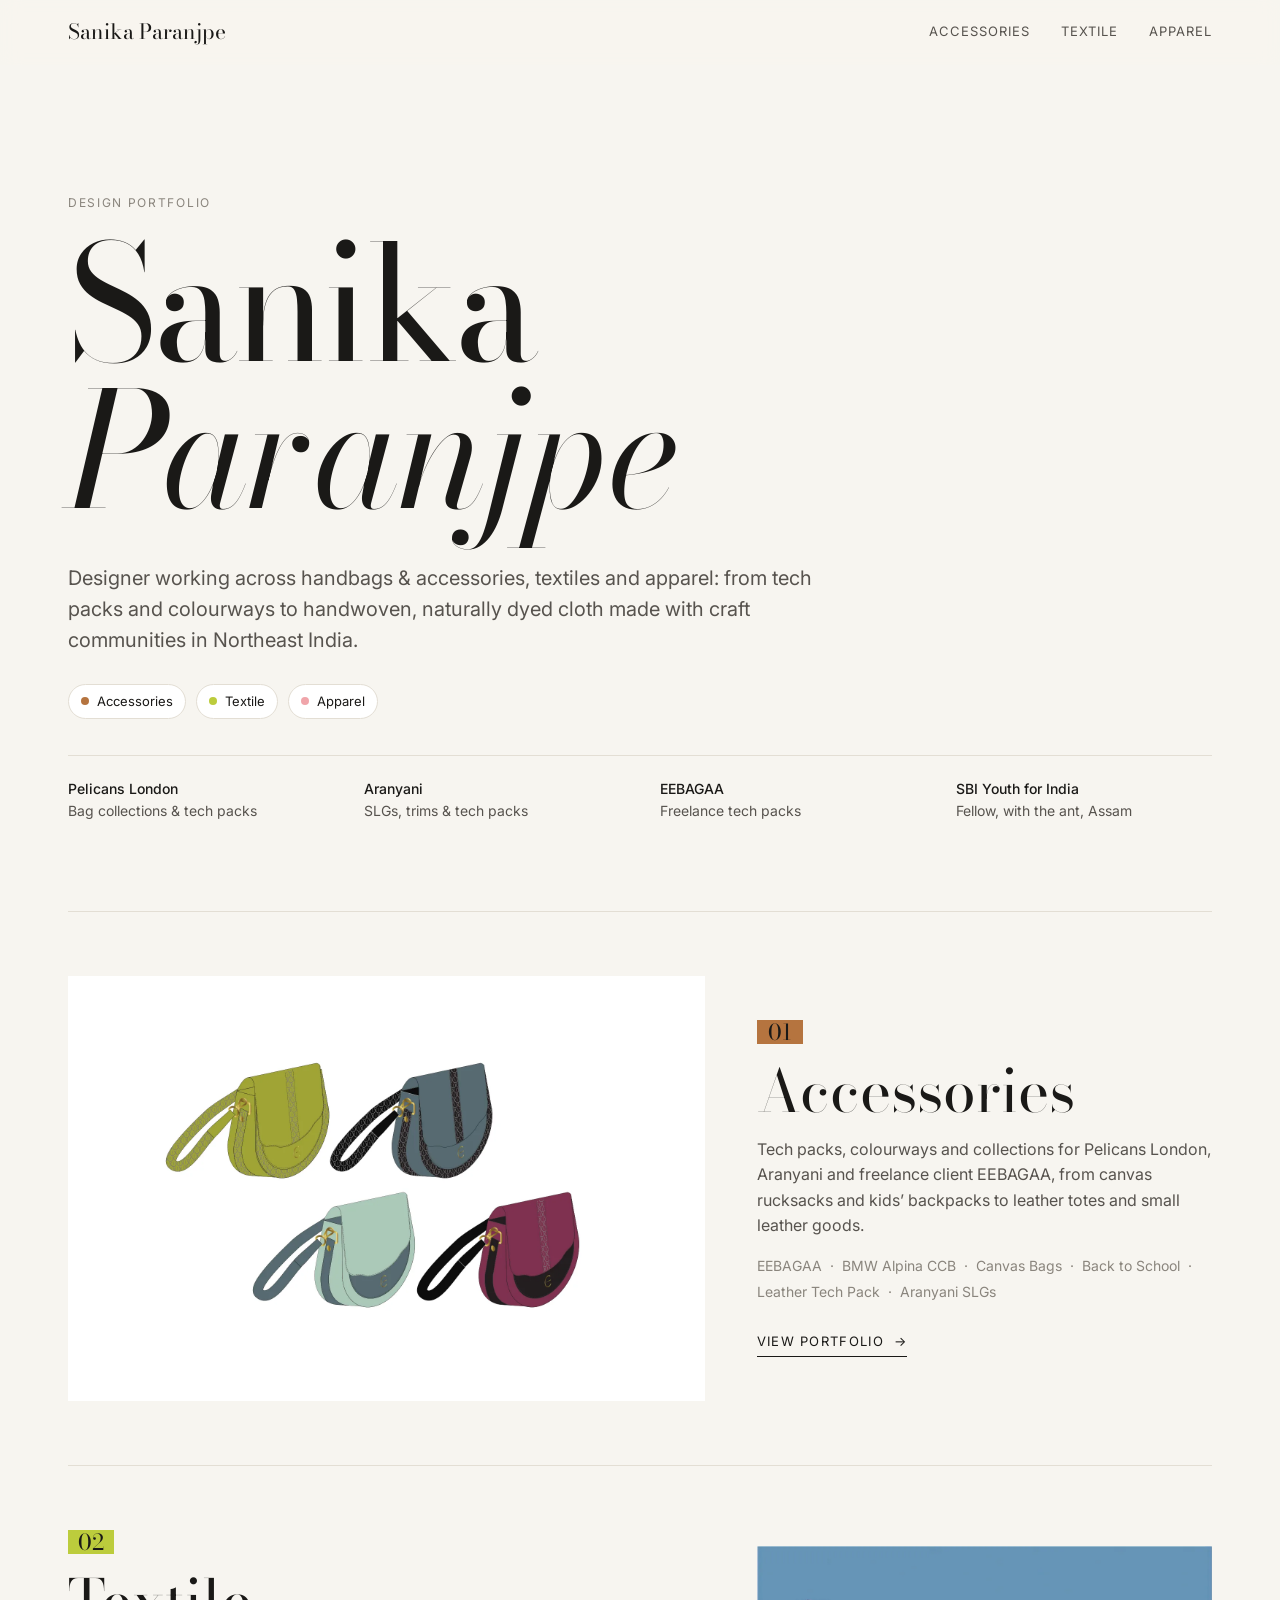
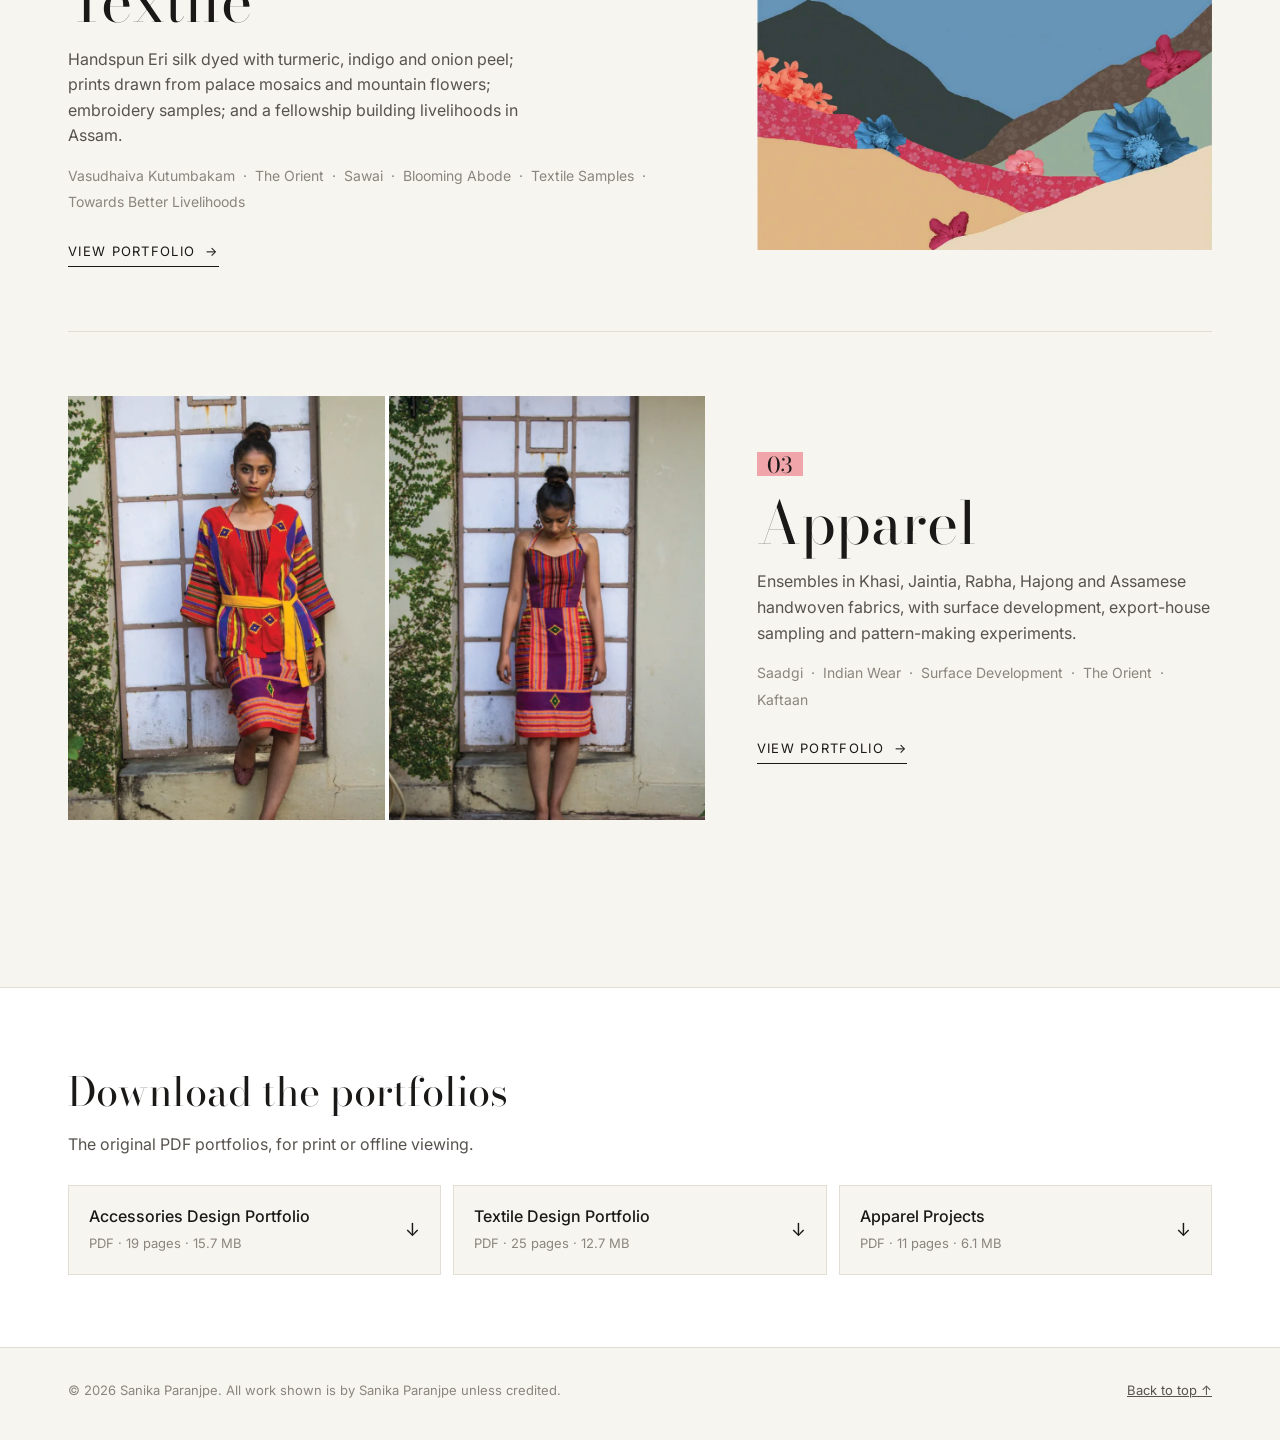
==== index.html @ c430f018 "Portfolio site: accessories, textile and apparel Static GitHub Pages site built from the three PDF p" ====
<!doctype html>
<html lang="en">
<head>
<meta charset="utf-8">
<meta name="viewport" content="width=device-width, initial-scale=1">
<title>Sanika Paranjpe · Accessories, Textile &amp; Apparel Designer</title>
<meta name="description" content="Sanika Paranjpe is a designer working across handbags and accessories, textiles and apparel. Portfolio of work for Pelicans London, Aranyani and EEBAGAA, handwoven textile collections and apparel projects.">
<link rel="canonical" href="https://sanikaparanjpe97.github.io/">
<meta property="og:type" content="website">
<meta property="og:title" content="Sanika Paranjpe · Accessories, Textile &amp; Apparel Designer">
<meta property="og:description" content="Sanika Paranjpe is a designer working across handbags and accessories, textiles and apparel. Portfolio of work for Pelicans London, Aranyani and EEBAGAA, handwoven textile collections and apparel projects.">
<meta property="og:url" content="https://sanikaparanjpe97.github.io/">
<meta property="og:image" content="https://sanikaparanjpe97.github.io/assets/img/og.jpg">
<meta name="twitter:card" content="summary_large_image">
<meta name="theme-color" content="#f7f5f0">
<link rel="icon" href="assets/favicon.svg" type="image/svg+xml">
<link rel="preconnect" href="https://fonts.googleapis.com">
<link rel="preconnect" href="https://fonts.gstatic.com" crossorigin>
<link rel="stylesheet" href="https://fonts.googleapis.com/css2?family=Bodoni+Moda:ital,opsz,wght@0,6..96,400..600;1,6..96,400..600&family=Inter:wght@400;500&display=swap">
<link rel="stylesheet" href="assets/css/site.css">
</head>
<body class="page-home">
<a class="skip" href="#main">Skip to content</a>
<header class="site-header">
  <div class="wrap">
    <a class="brand" href="./">Sanika Paranjpe</a>
    <nav class="nav" aria-label="Portfolios">
      <a href="accessories.html">Accessories</a>
      <a href="textile.html">Textile</a>
      <a href="apparel.html">Apparel</a>
    </nav>
  </div>
</header>
<main id="main">
<section class="hero wrap">
  <p class="eyebrow">Design Portfolio</p>
  <h1>Sanika<br><em>Paranjpe</em></h1>
  <p class="lede">Designer working across handbags &amp; accessories, textiles and apparel: from tech packs
  and colourways to handwoven, naturally dyed cloth made with craft communities in Northeast India.</p>
  <ul class="disciplines">
    <li><i style="background:var(--accessories)"></i>Accessories</li>
    <li><i style="background:var(--textile)"></i>Textile</li>
    <li><i style="background:var(--apparel)"></i>Apparel</li>
  </ul>
  <div class="worked">
    <div><strong>Pelicans London</strong>Bag collections &amp; tech packs</div>
    <div><strong>Aranyani</strong>SLGs, trims &amp; tech packs</div>
    <div><strong>EEBAGAA</strong>Freelance tech packs</div>
    <div><strong>SBI Youth for India</strong>Fellow, with the ant, Assam</div>
  </div>
</section>

<section class="chapters wrap" aria-label="Portfolios">
    <a class="chapter" href="accessories.html" style="--tag:var(--accessories)">
      <div class="chapter-media"><img src="assets/img/covers/cover-accessories.webp" width="1608" height="992" class="contain" alt="Saddle bag colourways in lime, slate, mint and plum" loading="eager" fetchpriority="high"></div>
      <div>
        <span class="tag chapter-num">01</span>
        <h2>Accessories</h2>
        <p>Tech packs, colourways and collections for Pelicans London, Aranyani and freelance client EEBAGAA, from canvas rucksacks and kids’ backpacks to leather totes and small leather goods.</p>
        <ul><li>EEBAGAA</li><li>BMW Alpina CCB</li><li>Canvas Bags</li><li>Back to School</li><li>Leather Tech Pack</li><li>Aranyani SLGs</li></ul>
        <span class="more">View portfolio <span>→</span></span>
      </div>
    </a>
    <a class="chapter" href="textile.html" style="--tag:var(--textile)">
      <div class="chapter-media"><img src="assets/img/covers/cover-textile.webp" width="1264" height="854" alt="Blooming Abode: layered landscape collage with printed hills and flowers" loading="lazy"></div>
      <div>
        <span class="tag chapter-num">02</span>
        <h2>Textile</h2>
        <p>Handspun Eri silk dyed with turmeric, indigo and onion peel; prints drawn from palace mosaics and mountain flowers; embroidery samples; and a fellowship building livelihoods in Assam.</p>
        <ul><li>Vasudhaiva Kutumbakam</li><li>The Orient</li><li>Sawai</li><li>Blooming Abode</li><li>Textile Samples</li><li>Towards Better Livelihoods</li></ul>
        <span class="more">View portfolio <span>→</span></span>
      </div>
    </a>
    <a class="chapter" href="apparel.html" style="--tag:var(--apparel)">
      <div class="chapter-media"><img src="assets/img/apparel/app-orient-1.webp" width="729" height="1094" alt="The Orient ensemble, look 1" loading="lazy"><img src="assets/img/apparel/app-orient-2.webp" width="730" height="1094" alt="The Orient ensemble, look 2" loading="lazy"></div>
      <div>
        <span class="tag chapter-num">03</span>
        <h2>Apparel</h2>
        <p>Ensembles in Khasi, Jaintia, Rabha, Hajong and Assamese handwoven fabrics, with surface development, export-house sampling and pattern-making experiments.</p>
        <ul><li>Saadgi</li><li>Indian Wear</li><li>Surface Development</li><li>The Orient</li><li>Kaftaan</li></ul>
        <span class="more">View portfolio <span>→</span></span>
      </div>
    </a>
</section>

<section class="downloads">
  <div class="wrap">
    <h2>Download the portfolios</h2>
    <p>The original PDF portfolios, for print or offline viewing.</p>
    <div class="dl-list">
      <a class="dl" href="files/sanika-paranjpe-accessories-portfolio.pdf" download><span><strong>Accessories Design Portfolio</strong><small>PDF · 19 pages · 15.7 MB</small></span><span aria-hidden="true">↓</span></a>
      <a class="dl" href="files/sanika-paranjpe-textile-portfolio.pdf" download><span><strong>Textile Design Portfolio</strong><small>PDF · 25 pages · 12.7 MB</small></span><span aria-hidden="true">↓</span></a>
      <a class="dl" href="files/sanika-paranjpe-apparel-projects.pdf" download><span><strong>Apparel Projects</strong><small>PDF · 11 pages · 6.1 MB</small></span><span aria-hidden="true">↓</span></a>
    </div>
  </div>
</section>
</main>
<footer class="site-footer">
  <div class="wrap">
    <span>© 2026 Sanika Paranjpe. All work shown is by Sanika Paranjpe unless credited.</span>
    <a href="#main">Back to top ↑</a>
  </div>
</footer>
<script src="assets/js/site.js" defer></script>
</body>
</html>
---- assets/css/site.css ----
/* Sanika Paranjpe — portfolio */

:root {
  --paper: #f7f5f0;
  --surface: #ffffff;
  --ink: #1a1917;
  --ink-2: #57534e;
  --ink-3: #8a857d;
  --rule: #e3ded4;

  /* Accents are sampled from Sanika's own portfolio pages. */
  --accessories: #b5743f;
  --textile: #bccc3c;
  --apparel: #f0a5aa;
  --accent: var(--ink);

  --serif: "Bodoni Moda", "Didot", "Bodoni 72", Georgia, serif;
  --sans: "Inter", system-ui, -apple-system, "Segoe UI", Roboto, sans-serif;

  --gutter: clamp(16px, 4vw, 48px);
  --max: 1240px;
  --header-h: 64px;
}

body.page-accessories { --accent: var(--accessories); }
body.page-textile { --accent: var(--textile); }
body.page-apparel { --accent: var(--apparel); }

*, *::before, *::after { box-sizing: border-box; }

html { scroll-behavior: smooth; scroll-padding-top: calc(var(--header-h) + 16px); }
@media (prefers-reduced-motion: reduce) { html { scroll-behavior: auto; } }

body {
  margin: 0;
  background: var(--paper);
  color: var(--ink);
  font-family: var(--sans);
  font-size: 16px;
  line-height: 1.6;
  -webkit-font-smoothing: antialiased;
  text-rendering: optimizeLegibility;
}

img { display: block; max-width: 100%; height: auto; }
a { color: inherit; }
p { margin: 0 0 1em; }
h1, h2, h3 { margin: 0; font-weight: 400; }

.wrap { max-width: var(--max); margin: 0 auto; padding: 0 var(--gutter); }

.skip {
  position: absolute; left: -9999px; top: 8px;
  background: var(--ink); color: var(--paper); padding: 8px 14px; z-index: 100;
}
.skip:focus { left: 8px; }

:focus-visible { outline: 2px solid var(--ink); outline-offset: 3px; }

/* ---------- Header ---------- */

.site-header {
  position: sticky; top: 0; z-index: 20;
  background: color-mix(in srgb, var(--paper) 88%, transparent);
  backdrop-filter: saturate(1.4) blur(10px);
  -webkit-backdrop-filter: saturate(1.4) blur(10px);
  border-bottom: 1px solid transparent;
  transition: border-color .2s;
}
.site-header.scrolled { border-bottom-color: var(--rule); }
.site-header .wrap {
  display: flex; align-items: center; justify-content: space-between; gap: 16px;
  min-height: var(--header-h);
}
.brand {
  font-family: var(--serif); font-size: 21px; letter-spacing: .01em;
  text-decoration: none; white-space: nowrap;
}
.nav { display: flex; gap: clamp(14px, 2.4vw, 32px); }
.nav a {
  font-size: 13px; letter-spacing: .08em; text-transform: uppercase;
  text-decoration: none; color: var(--ink-2);
  padding: 6px 0; border-bottom: 1px solid transparent;
}
.nav a:hover { color: var(--ink); }
.nav a[aria-current="page"] { color: var(--ink); border-bottom-color: var(--ink); }

@media (max-width: 560px) {
  .site-header .wrap { flex-direction: column; align-items: flex-start; gap: 0; padding-top: 10px; padding-bottom: 6px; }
  .brand { font-size: 19px; }
  .nav { gap: 18px; }
  :root { --header-h: 84px; }
}

/* ---------- Shared type ---------- */

.eyebrow {
  font-size: 12px; letter-spacing: .14em; text-transform: uppercase; color: var(--ink-3);
  margin: 0 0 18px;
}
.lede { font-size: clamp(17px, 1.6vw, 20px); line-height: 1.55; color: var(--ink-2); max-width: 40em; }

.tag {
  display: inline-flex; align-items: center; justify-content: center;
  min-width: 2.1em; padding: .08em .22em .02em;
  font-family: var(--serif); line-height: 1;
  background: var(--tag, var(--accent)); color: var(--ink);
}

.more {
  display: inline-flex; align-items: center; gap: 10px;
  font-size: 13px; letter-spacing: .1em; text-transform: uppercase; text-decoration: none;
  border-bottom: 1px solid var(--ink); padding-bottom: 4px;
}
.more span { transition: transform .2s; }
.more:hover span { transform: translateX(4px); }

/* ---------- Home ---------- */

.hero { padding-top: clamp(56px, 10vw, 128px); padding-bottom: clamp(48px, 7vw, 88px); }
.hero h1 {
  font-family: var(--serif); font-weight: 400;
  font-size: clamp(56px, 12.5vw, 176px); line-height: .92; letter-spacing: -.02em;
  margin: 0 0 clamp(24px, 3vw, 40px);
}
.hero h1 em { font-style: italic; }
.hero .lede { margin-bottom: 28px; }
.disciplines { display: flex; flex-wrap: wrap; gap: 8px 10px; margin: 0 0 36px; padding: 0; list-style: none; }
.disciplines li {
  font-size: 13px; padding: 6px 12px; border: 1px solid var(--rule); border-radius: 999px; background: var(--surface);
}
.disciplines li i { display: inline-block; width: 8px; height: 8px; border-radius: 50%; margin-right: 8px; vertical-align: 1px; }

.worked { border-top: 1px solid var(--rule); padding-top: 22px; display: grid; gap: 6px 40px; grid-template-columns: repeat(auto-fit, minmax(200px, 1fr)); }
.worked div { font-size: 14px; color: var(--ink-2); }
.worked strong { display: block; font-weight: 500; color: var(--ink); }

.chapters { padding-bottom: clamp(48px, 8vw, 112px); }
.chapter {
  display: grid; grid-template-columns: minmax(0, 7fr) minmax(0, 5fr); gap: clamp(24px, 4vw, 64px);
  align-items: center; padding: clamp(32px, 5vw, 64px) 0; border-top: 1px solid var(--rule);
  text-decoration: none;
}
.chapter:nth-child(even) .chapter-media { order: 2; }
.chapter-media {
  aspect-ratio: 3 / 2; overflow: hidden; background: var(--surface);
  display: grid; grid-auto-flow: column; grid-auto-columns: 1fr; gap: 4px;
}
.chapter-media img { width: 100%; height: 100%; object-fit: cover; transition: transform .6s cubic-bezier(.2, .7, .2, 1); }
.chapter-media img.contain { object-fit: contain; padding: 4%; }
.chapter:hover .chapter-media img { transform: scale(1.025); }
.chapter-num { font-size: 22px; margin-bottom: 18px; }
.chapter h2 { font-family: var(--serif); font-size: clamp(36px, 4.6vw, 60px); line-height: 1; margin-bottom: 16px; }
.chapter p { color: var(--ink-2); max-width: 30em; }
.chapter ul { list-style: none; padding: 0; margin: 0 0 24px; display: flex; flex-wrap: wrap; gap: 4px 0; font-size: 14px; color: var(--ink-3); }
.chapter ul li:not(:last-child)::after { content: "·"; margin: 0 8px; }
@media (max-width: 820px) {
  .chapter { grid-template-columns: 1fr; }
  .chapter:nth-child(even) .chapter-media { order: 0; }
}

.downloads { background: var(--surface); border-top: 1px solid var(--rule); border-bottom: 1px solid var(--rule); padding: clamp(40px, 6vw, 72px) 0; }
.downloads h2 { font-family: var(--serif); font-size: clamp(28px, 3.4vw, 40px); margin-bottom: 8px; }
.downloads > .wrap > p { color: var(--ink-2); margin-bottom: 28px; }
.dl-list { display: grid; grid-template-columns: repeat(auto-fit, minmax(240px, 1fr)); gap: 12px; }
.dl {
  display: flex; justify-content: space-between; align-items: center; gap: 12px;
  padding: 18px 20px; border: 1px solid var(--rule); text-decoration: none; background: var(--paper);
  transition: border-color .2s, background .2s;
}
.dl:hover { border-color: var(--ink); background: var(--surface); }
.dl strong { font-weight: 500; display: block; }
.dl small { color: var(--ink-3); font-size: 13px; }
.dl span[aria-hidden] { font-size: 18px; }

/* ---------- Portfolio pages ---------- */

.page-hero { padding-top: clamp(48px, 8vw, 104px); padding-bottom: clamp(32px, 5vw, 56px); }
.page-hero .tag { font-size: clamp(28px, 3vw, 40px); margin-bottom: 22px; }
.page-hero h1 { font-family: var(--serif); font-size: clamp(52px, 9vw, 120px); line-height: .95; letter-spacing: -.015em; margin-bottom: 24px; }

.index { margin-top: 36px; border-top: 1px solid var(--rule); }
.index ol { list-style: none; margin: 0; padding: 0; display: grid; grid-template-columns: repeat(auto-fill, minmax(260px, 1fr)); column-gap: 40px; }
.index a {
  display: flex; gap: 14px; align-items: baseline; padding: 12px 0; border-bottom: 1px solid var(--rule);
  text-decoration: none; font-size: 15px;
}
.index a:hover { color: var(--ink-2); }
.index a b { font-family: var(--serif); font-weight: 400; min-width: 1.6em; color: var(--ink-3); }

.group-head {
  display: flex; align-items: center; gap: 20px; flex-wrap: wrap;
  padding: clamp(40px, 6vw, 72px) 0 8px; border-top: 1px solid var(--ink);
  margin-top: clamp(24px, 4vw, 48px);
}
.group-head img { height: 34px; width: auto; mix-blend-mode: multiply; }
.group-head img.logo-round { height: 52px; }
.group-head h2 { font-size: 12px; letter-spacing: .16em; text-transform: uppercase; color: var(--ink-2); font-family: var(--sans); }
.group-head p { flex-basis: 100%; color: var(--ink-2); max-width: 44em; margin: 6px 0 0; }

.project {
  display: grid; grid-template-columns: minmax(0, 4fr) minmax(0, 9fr); gap: clamp(24px, 4vw, 56px);
  padding: clamp(36px, 5vw, 64px) 0; border-top: 1px solid var(--rule);
}
.group-head + .project { border-top: 0; }
.project-text { position: sticky; top: calc(var(--header-h) + 24px); align-self: start; }
.project-text .tag { font-size: 26px; margin-bottom: 18px; }
.project-title { font-family: var(--serif); font-size: clamp(30px, 3.2vw, 44px); line-height: 1.05; margin-bottom: 12px; }
.project-title .deva { display: block; font-family: "Noto Serif Devanagari", var(--serif); font-size: .62em; color: var(--ink-2); margin-top: 6px; }
.meta, .project-text .meta { font-size: 12px; letter-spacing: .1em; text-transform: uppercase; color: var(--ink-3); margin-bottom: 18px; }
.project-text p { color: var(--ink-2); font-size: 15.5px; }
.keywords { display: flex; flex-wrap: wrap; gap: 6px; margin: 18px 0 0; padding: 0; list-style: none; }
.keywords li { font-size: 12px; padding: 4px 10px; border: 1px solid var(--rule); border-radius: 999px; color: var(--ink-2); background: var(--surface); }
.crosslink { display: inline-block; margin-top: 14px; font-size: 14px; color: var(--ink); }

.plates { display: grid; gap: clamp(16px, 2vw, 28px); }
.plate { margin: 0; }
.plate a { display: block; cursor: zoom-in; background: var(--surface); box-shadow: 0 1px 2px rgba(26, 25, 23, .06), 0 10px 30px rgba(26, 25, 23, .05); }
.plate img { width: 100%; }
.plate figcaption, .photo figcaption { font-size: 13px; color: var(--ink-3); margin-top: 10px; }

.photos { display: grid; grid-template-columns: repeat(2, minmax(0, 1fr)); gap: clamp(12px, 1.6vw, 24px); align-items: start; }
.photo { margin: 0; }
.photo a { display: block; cursor: zoom-in; overflow: hidden; background: var(--surface); }
.photo img { width: 100%; transition: transform .6s cubic-bezier(.2, .7, .2, 1); }
.photo a:hover img { transform: scale(1.02); }

@media (max-width: 900px) {
  .project { grid-template-columns: 1fr; }
  .project-text { position: static; }
}
@media (max-width: 420px) {
  .photos { grid-template-columns: 1fr; }
}

.next {
  display: flex; justify-content: space-between; align-items: center; gap: 24px; flex-wrap: wrap;
  padding: clamp(40px, 6vw, 72px) 0; border-top: 1px solid var(--ink); margin-top: clamp(24px, 4vw, 48px);
}
.next a { text-decoration: none; }
.next small { display: block; font-size: 12px; letter-spacing: .14em; text-transform: uppercase; color: var(--ink-3); margin-bottom: 6px; }
.next strong { font-family: var(--serif); font-weight: 400; font-size: clamp(32px, 4.4vw, 56px); line-height: 1; }
.next .arrow { display: inline-block; transition: transform .2s; }
.next a:hover .arrow { transform: translateX(6px); }

/* ---------- Footer ---------- */

.site-footer { padding: 32px 0 40px; font-size: 13px; color: var(--ink-3); }
.site-footer .wrap { display: flex; justify-content: space-between; gap: 16px; flex-wrap: wrap; }
.site-footer a { color: var(--ink-2); }

/* ---------- Lightbox ---------- */

.lightbox {
  width: 100vw; height: 100vh; max-width: none; max-height: none; margin: 0; padding: 0; border: 0;
  background: rgba(20, 19, 18, .96); color: #f2efe9;
}
.lightbox::backdrop { background: rgba(20, 19, 18, .96); }
.lightbox[open] { display: grid; grid-template-rows: auto minmax(0, 1fr) auto; }
.lb-bar { display: flex; justify-content: space-between; align-items: center; padding: 12px 16px; font-size: 13px; color: #b9b4ab; gap: 12px; }
.lb-stage { position: relative; overflow: auto; display: grid; place-items: center; padding: 0 56px; overscroll-behavior: contain; }
.lb-stage img { max-width: 100%; max-height: 100%; object-fit: contain; cursor: zoom-in; user-select: none; }
.lightbox.zoomed .lb-stage { place-items: start; padding: 0; }
.lightbox.zoomed .lb-stage img { max-width: none; max-height: none; cursor: zoom-out; margin: auto; }
.lb-caption { padding: 12px 16px 18px; text-align: center; font-size: 14px; color: #d8d3ca; min-height: 1.6em; }
.lb-btn {
  background: none; border: 1px solid rgba(242, 239, 233, .25); color: #f2efe9; font: inherit;
  width: 44px; height: 44px; border-radius: 50%; cursor: pointer; display: grid; place-items: center;
}
.lb-btn:hover { border-color: #f2efe9; }
.lb-prev, .lb-next { position: absolute; top: 50%; transform: translateY(-50%); z-index: 2; }
.lb-prev { left: 8px; }
.lb-next { right: 8px; }
.lightbox.zoomed .lb-prev, .lightbox.zoomed .lb-next { position: fixed; }
.lb-tools { display: flex; gap: 8px; }
@media (max-width: 640px) {
  .lb-stage { padding: 0 8px; }
  .lb-prev, .lb-next { top: auto; bottom: 8px; transform: none; position: fixed; }
}
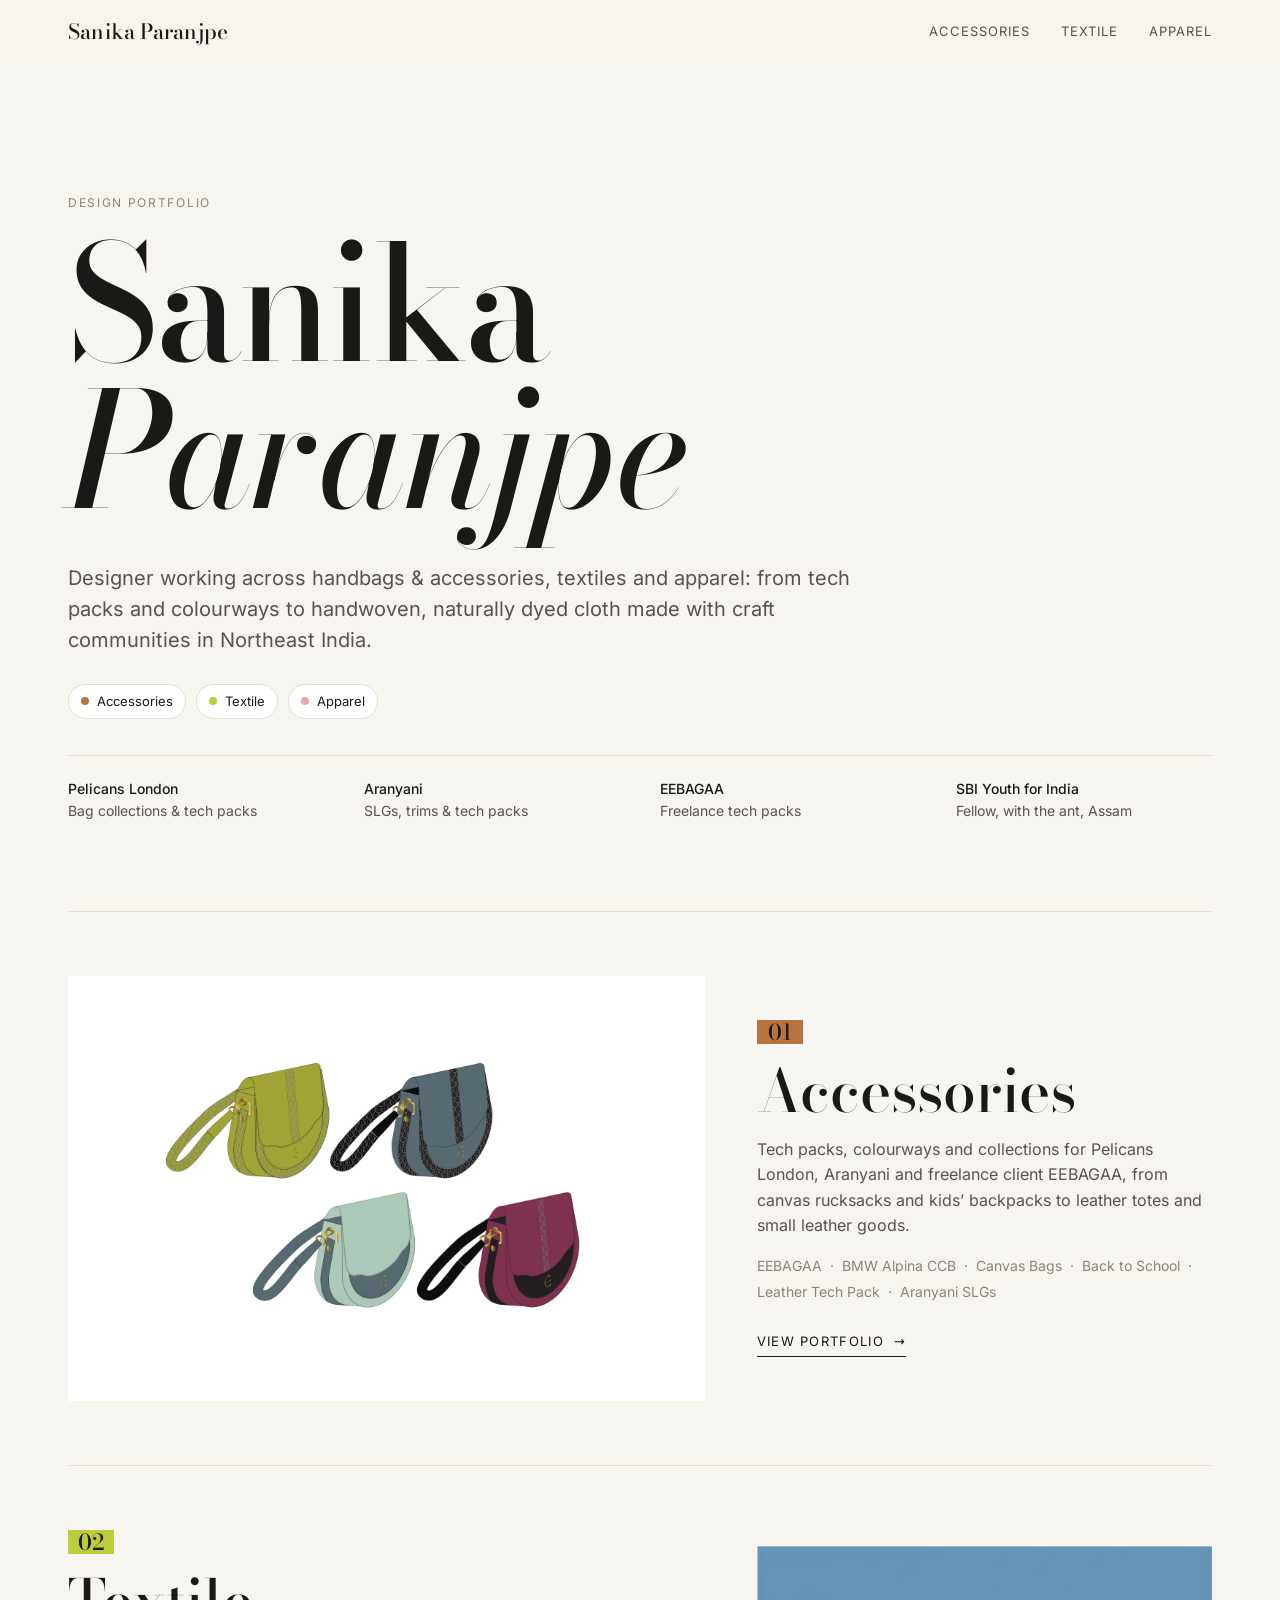
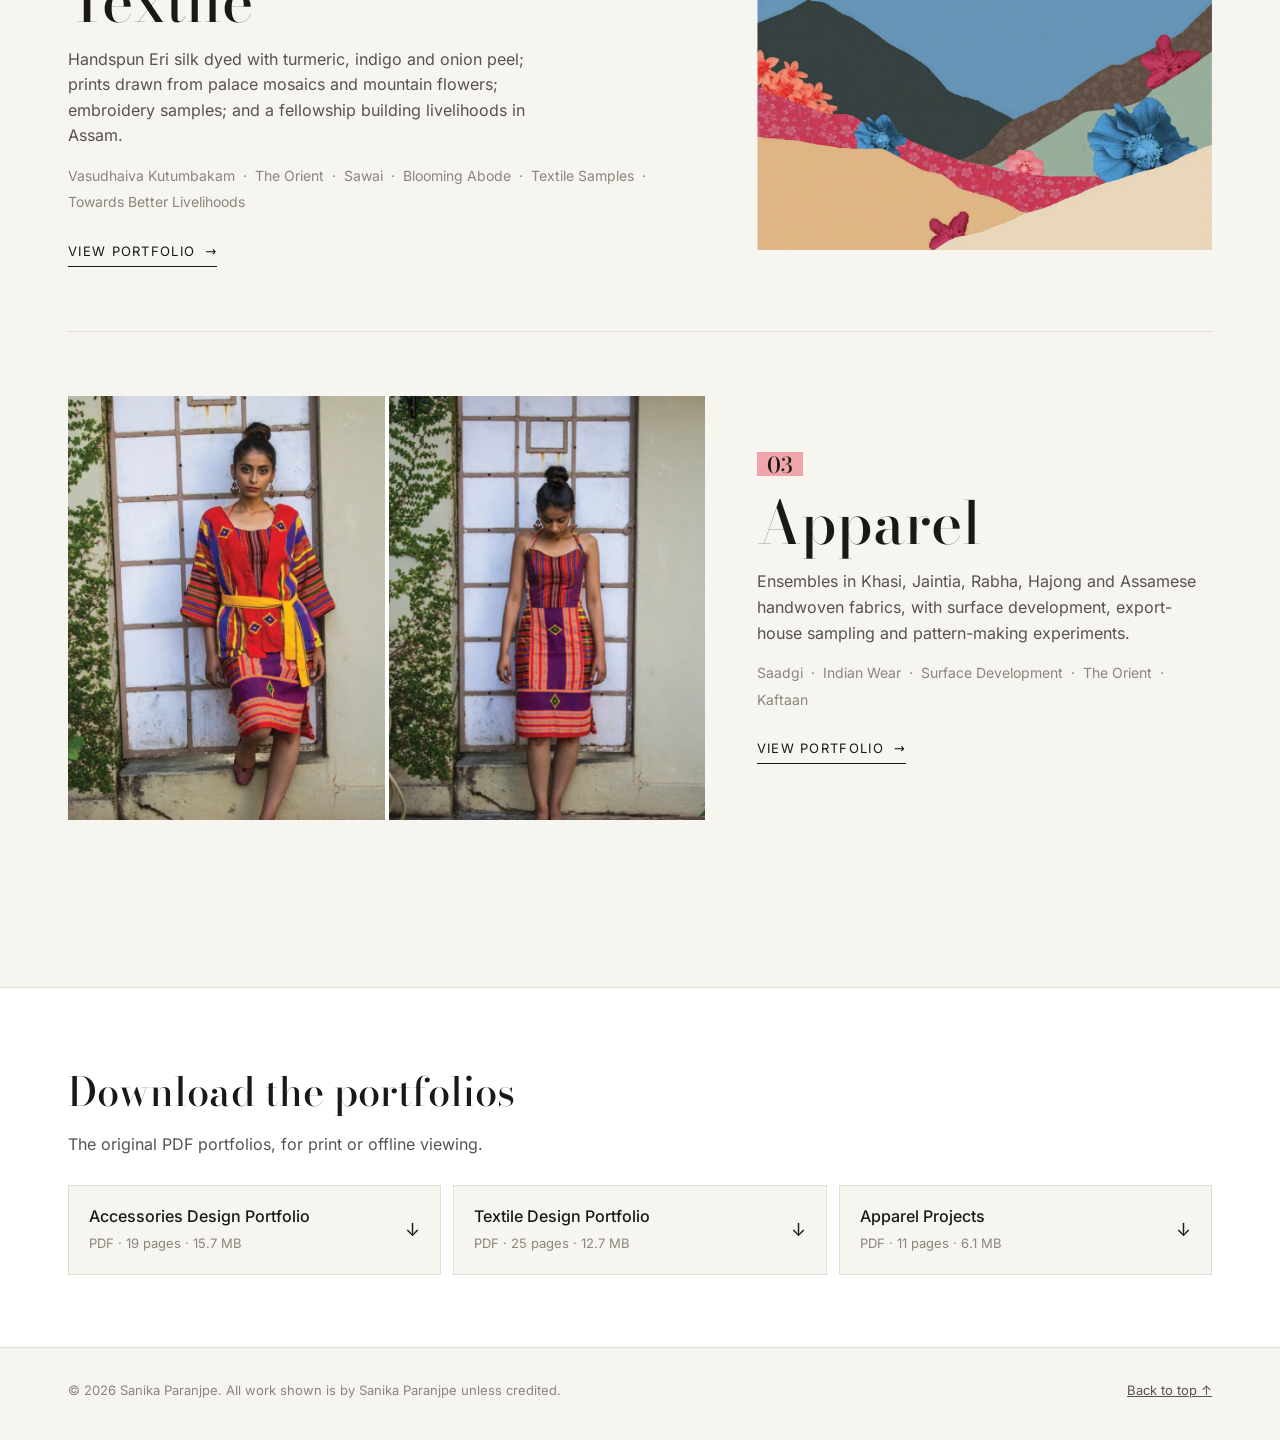
==== commit 48e2ca71: "Self-host fonts instead of loading Google Fonts Bodoni Moda, Inter and Noto Serif Devanagari are now" ====
--- a/index.html
+++ b/index.html
@@ -14,9 +14,9 @@
 <meta name="twitter:card" content="summary_large_image">
 <meta name="theme-color" content="#f7f5f0">
 <link rel="icon" href="assets/favicon.svg" type="image/svg+xml">
-<link rel="preconnect" href="https://fonts.googleapis.com">
-<link rel="preconnect" href="https://fonts.gstatic.com" crossorigin>
-<link rel="stylesheet" href="https://fonts.googleapis.com/css2?family=Bodoni+Moda:ital,opsz,wght@0,6..96,400..600;1,6..96,400..600&family=Inter:wght@400;500&display=swap">
+<link rel="preload" href="assets/fonts/bodoni-moda-normal-latin.woff2" as="font" type="font/woff2" crossorigin>
+<link rel="preload" href="assets/fonts/inter-normal-latin.woff2" as="font" type="font/woff2" crossorigin>
+<link rel="stylesheet" href="assets/css/fonts.css">
 <link rel="stylesheet" href="assets/css/site.css">
 </head>
 <body class="page-home">
--- a/assets/css/fonts.css
+++ b/assets/css/fonts.css
@@ -0,0 +1,57 @@
+/* Self-hosted fonts (SIL Open Font License), generated by tools/fonts.py. */
+@font-face {
+  font-family: 'Bodoni Moda';
+  font-style: italic;
+  font-weight: 400 600;
+  font-display: swap;
+  src: url(../fonts/bodoni-moda-italic-latin-ext.woff2) format('woff2');
+  unicode-range: U+0100-02BA, U+02BD-02C5, U+02C7-02CC, U+02CE-02D7, U+02DD-02FF, U+0304, U+0308, U+0329, U+1D00-1DBF, U+1E00-1E9F, U+1EF2-1EFF, U+2020, U+20A0-20AB, U+20AD-20C4, U+2113, U+2C60-2C7F, U+A720-A7FF;
+}
+@font-face {
+  font-family: 'Bodoni Moda';
+  font-style: italic;
+  font-weight: 400 600;
+  font-display: swap;
+  src: url(../fonts/bodoni-moda-italic-latin.woff2) format('woff2');
+  unicode-range: U+0000-00FF, U+0131, U+0152-0153, U+02BB-02BC, U+02C6, U+02DA, U+02DC, U+0304, U+0308, U+0329, U+2000-206F, U+20AC, U+2122, U+2191, U+2193, U+2212, U+2215, U+FEFF, U+FFFD;
+}
+@font-face {
+  font-family: 'Bodoni Moda';
+  font-style: normal;
+  font-weight: 400 600;
+  font-display: swap;
+  src: url(../fonts/bodoni-moda-normal-latin-ext.woff2) format('woff2');
+  unicode-range: U+0100-02BA, U+02BD-02C5, U+02C7-02CC, U+02CE-02D7, U+02DD-02FF, U+0304, U+0308, U+0329, U+1D00-1DBF, U+1E00-1E9F, U+1EF2-1EFF, U+2020, U+20A0-20AB, U+20AD-20C4, U+2113, U+2C60-2C7F, U+A720-A7FF;
+}
+@font-face {
+  font-family: 'Bodoni Moda';
+  font-style: normal;
+  font-weight: 400 600;
+  font-display: swap;
+  src: url(../fonts/bodoni-moda-normal-latin.woff2) format('woff2');
+  unicode-range: U+0000-00FF, U+0131, U+0152-0153, U+02BB-02BC, U+02C6, U+02DA, U+02DC, U+0304, U+0308, U+0329, U+2000-206F, U+20AC, U+2122, U+2191, U+2193, U+2212, U+2215, U+FEFF, U+FFFD;
+}
+@font-face {
+  font-family: 'Inter';
+  font-style: normal;
+  font-weight: 400 500;
+  font-display: swap;
+  src: url(../fonts/inter-normal-latin-ext.woff2) format('woff2');
+  unicode-range: U+0100-02BA, U+02BD-02C5, U+02C7-02CC, U+02CE-02D7, U+02DD-02FF, U+0304, U+0308, U+0329, U+1D00-1DBF, U+1E00-1E9F, U+1EF2-1EFF, U+2020, U+20A0-20AB, U+20AD-20C4, U+2113, U+2C60-2C7F, U+A720-A7FF;
+}
+@font-face {
+  font-family: 'Inter';
+  font-style: normal;
+  font-weight: 400 500;
+  font-display: swap;
+  src: url(../fonts/inter-normal-latin.woff2) format('woff2');
+  unicode-range: U+0000-00FF, U+0131, U+0152-0153, U+02BB-02BC, U+02C6, U+02DA, U+02DC, U+0304, U+0308, U+0329, U+2000-206F, U+20AC, U+2122, U+2191, U+2193, U+2212, U+2215, U+FEFF, U+FFFD;
+}
+@font-face {
+  font-family: 'Noto Serif Devanagari';
+  font-style: normal;
+  font-weight: 400;
+  font-display: swap;
+  src: url(../fonts/noto-serif-devanagari-normal-devanagari.woff2) format('woff2');
+  unicode-range: U+0900-097F, U+1CD0-1CF4, U+1CF7-1CF9, U+200C-200D, U+20A8, U+20B9, U+20F0, U+25CC, U+A830-A839, U+A8E0-A8FF, U+11B00-11B0A;
+}
--- a/assets/css/site.css
+++ b/assets/css/site.css
@@ -16,6 +16,7 @@
 
   --serif: "Bodoni Moda", "Didot", "Bodoni 72", Georgia, serif;
   --sans: "Inter", system-ui, -apple-system, "Segoe UI", Roboto, sans-serif;
+  --display-weight: 500; /* Bodoni Moda display styles */
 
   --gutter: clamp(16px, 4vw, 48px);
   --max: 1240px;
@@ -73,7 +74,7 @@
   min-height: var(--header-h);
 }
 .brand {
-  font-family: var(--serif); font-size: 21px; letter-spacing: .01em;
+  font-family: var(--serif); font-weight: var(--display-weight); font-size: 21px; letter-spacing: .01em;
   text-decoration: none; white-space: nowrap;
 }
 .nav { display: flex; gap: clamp(14px, 2.4vw, 32px); }
@@ -103,7 +104,7 @@
 .tag {
   display: inline-flex; align-items: center; justify-content: center;
   min-width: 2.1em; padding: .08em .22em .02em;
-  font-family: var(--serif); line-height: 1;
+  font-family: var(--serif); font-weight: var(--display-weight); line-height: 1;
   background: var(--tag, var(--accent)); color: var(--ink);
 }
 
@@ -119,7 +120,7 @@
 
 .hero { padding-top: clamp(56px, 10vw, 128px); padding-bottom: clamp(48px, 7vw, 88px); }
 .hero h1 {
-  font-family: var(--serif); font-weight: 400;
+  font-family: var(--serif); font-weight: var(--display-weight);
   font-size: clamp(56px, 12.5vw, 176px); line-height: .92; letter-spacing: -.02em;
   margin: 0 0 clamp(24px, 3vw, 40px);
 }
@@ -150,7 +151,7 @@
 .chapter-media img.contain { object-fit: contain; padding: 4%; }
 .chapter:hover .chapter-media img { transform: scale(1.025); }
 .chapter-num { font-size: 22px; margin-bottom: 18px; }
-.chapter h2 { font-family: var(--serif); font-size: clamp(36px, 4.6vw, 60px); line-height: 1; margin-bottom: 16px; }
+.chapter h2 { font-family: var(--serif); font-weight: var(--display-weight); font-size: clamp(36px, 4.6vw, 60px); line-height: 1; margin-bottom: 16px; }
 .chapter p { color: var(--ink-2); max-width: 30em; }
 .chapter ul { list-style: none; padding: 0; margin: 0 0 24px; display: flex; flex-wrap: wrap; gap: 4px 0; font-size: 14px; color: var(--ink-3); }
 .chapter ul li:not(:last-child)::after { content: "·"; margin: 0 8px; }
@@ -160,7 +161,7 @@
 }
 
 .downloads { background: var(--surface); border-top: 1px solid var(--rule); border-bottom: 1px solid var(--rule); padding: clamp(40px, 6vw, 72px) 0; }
-.downloads h2 { font-family: var(--serif); font-size: clamp(28px, 3.4vw, 40px); margin-bottom: 8px; }
+.downloads h2 { font-family: var(--serif); font-weight: var(--display-weight); font-size: clamp(28px, 3.4vw, 40px); margin-bottom: 8px; }
 .downloads > .wrap > p { color: var(--ink-2); margin-bottom: 28px; }
 .dl-list { display: grid; grid-template-columns: repeat(auto-fit, minmax(240px, 1fr)); gap: 12px; }
 .dl {
@@ -177,7 +178,7 @@
 
 .page-hero { padding-top: clamp(48px, 8vw, 104px); padding-bottom: clamp(32px, 5vw, 56px); }
 .page-hero .tag { font-size: clamp(28px, 3vw, 40px); margin-bottom: 22px; }
-.page-hero h1 { font-family: var(--serif); font-size: clamp(52px, 9vw, 120px); line-height: .95; letter-spacing: -.015em; margin-bottom: 24px; }
+.page-hero h1 { font-family: var(--serif); font-weight: var(--display-weight); font-size: clamp(52px, 9vw, 120px); line-height: .95; letter-spacing: -.015em; margin-bottom: 24px; }
 
 .index { margin-top: 36px; border-top: 1px solid var(--rule); }
 .index ol { list-style: none; margin: 0; padding: 0; display: grid; grid-template-columns: repeat(auto-fill, minmax(260px, 1fr)); column-gap: 40px; }
@@ -205,8 +206,8 @@
 .group-head + .project { border-top: 0; }
 .project-text { position: sticky; top: calc(var(--header-h) + 24px); align-self: start; }
 .project-text .tag { font-size: 26px; margin-bottom: 18px; }
-.project-title { font-family: var(--serif); font-size: clamp(30px, 3.2vw, 44px); line-height: 1.05; margin-bottom: 12px; }
-.project-title .deva { display: block; font-family: "Noto Serif Devanagari", var(--serif); font-size: .62em; color: var(--ink-2); margin-top: 6px; }
+.project-title { font-family: var(--serif); font-weight: var(--display-weight); font-size: clamp(30px, 3.2vw, 44px); line-height: 1.05; margin-bottom: 12px; }
+.project-title .deva { display: block; font-weight: 400; font-family: "Noto Serif Devanagari", var(--serif); font-size: .62em; color: var(--ink-2); margin-top: 6px; }
 .meta, .project-text .meta { font-size: 12px; letter-spacing: .1em; text-transform: uppercase; color: var(--ink-3); margin-bottom: 18px; }
 .project-text p { color: var(--ink-2); font-size: 15.5px; }
 .keywords { display: flex; flex-wrap: wrap; gap: 6px; margin: 18px 0 0; padding: 0; list-style: none; }
@@ -239,7 +240,7 @@
 }
 .next a { text-decoration: none; }
 .next small { display: block; font-size: 12px; letter-spacing: .14em; text-transform: uppercase; color: var(--ink-3); margin-bottom: 6px; }
-.next strong { font-family: var(--serif); font-weight: 400; font-size: clamp(32px, 4.4vw, 56px); line-height: 1; }
+.next strong { font-family: var(--serif); font-weight: var(--display-weight); font-size: clamp(32px, 4.4vw, 56px); line-height: 1; }
 .next .arrow { display: inline-block; transition: transform .2s; }
 .next a:hover .arrow { transform: translateX(6px); }
 
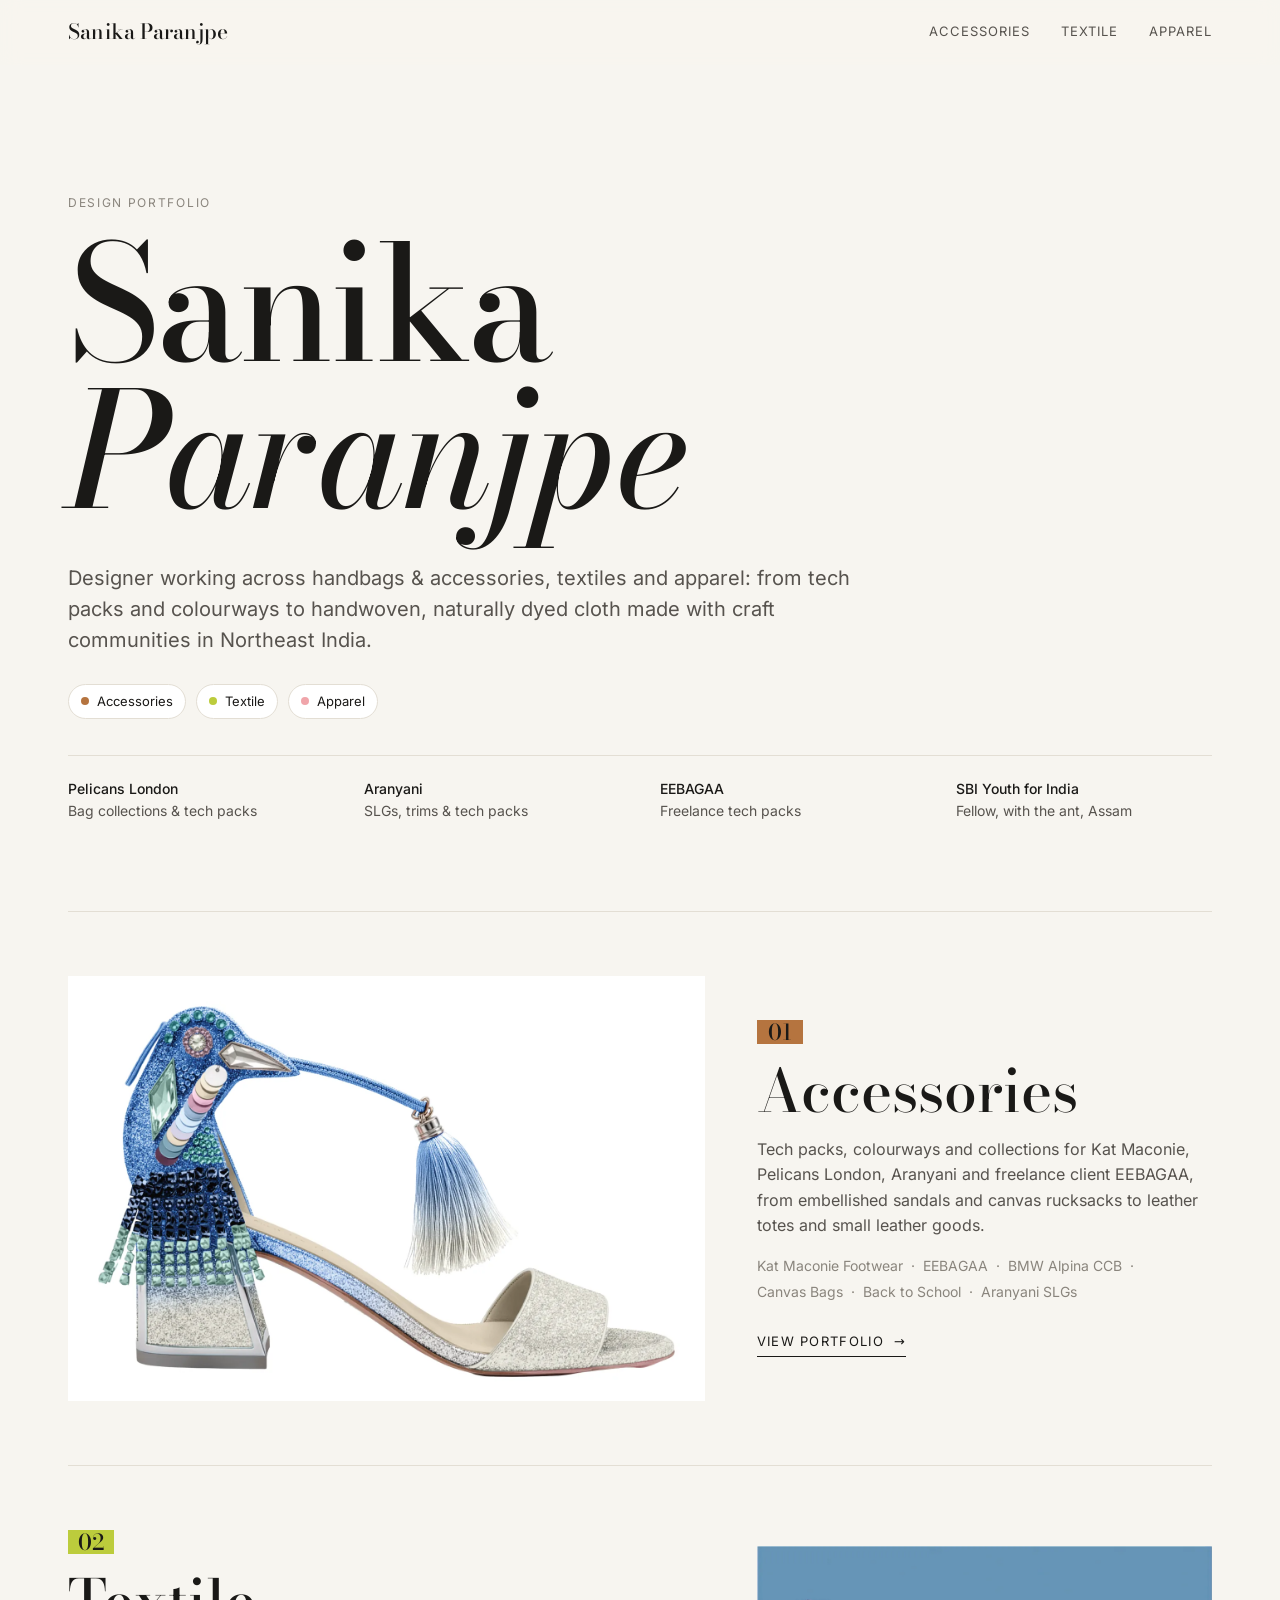
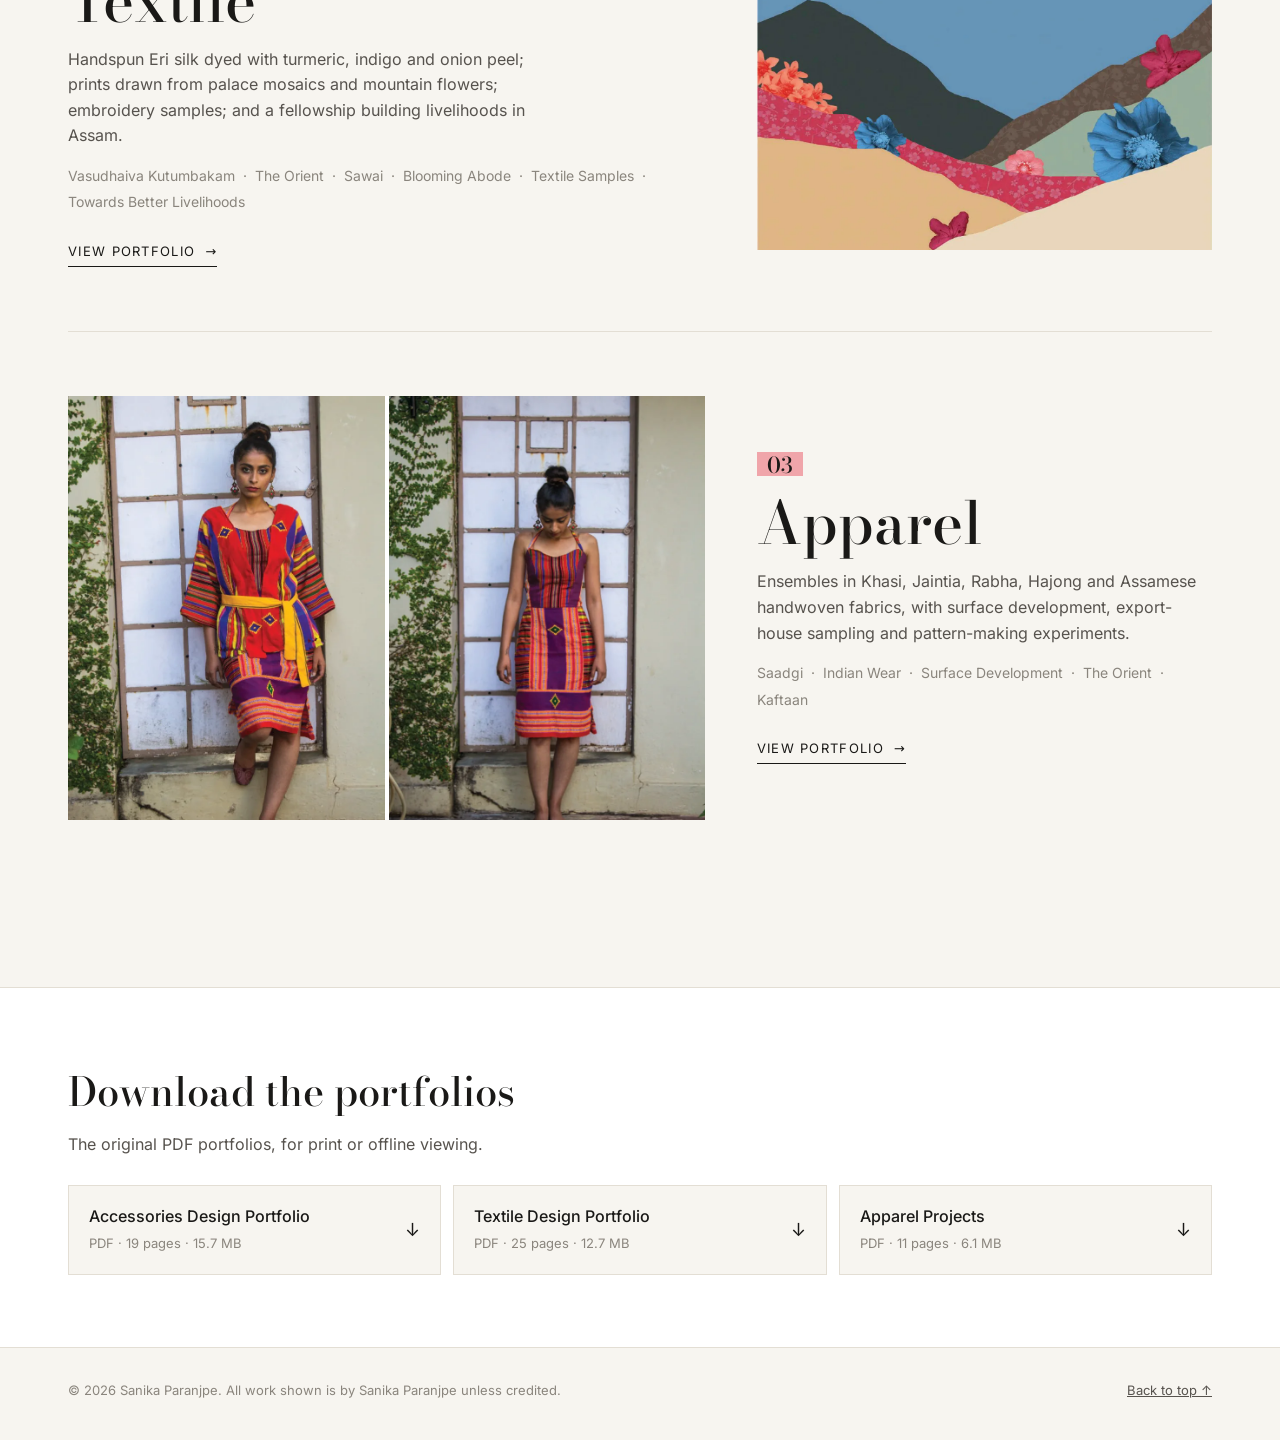
==== commit d3da8eeb: "Add Kat Maconie footwear project; KAY sandal as accessories cover New 'Footwear for Kat Maconie' gro" ====
--- a/index.html
+++ b/index.html
@@ -4,11 +4,11 @@
 <meta charset="utf-8">
 <meta name="viewport" content="width=device-width, initial-scale=1">
 <title>Sanika Paranjpe · Accessories, Textile &amp; Apparel Designer</title>
-<meta name="description" content="Sanika Paranjpe is a designer working across handbags and accessories, textiles and apparel. Portfolio of work for Pelicans London, Aranyani and EEBAGAA, handwoven textile collections and apparel projects.">
+<meta name="description" content="Sanika Paranjpe is a designer working across handbags and accessories, textiles and apparel. Portfolio of work for Kat Maconie, Pelicans London, Aranyani and EEBAGAA, handwoven textile collections and apparel projects.">
 <link rel="canonical" href="https://sanikaparanjpe97.github.io/">
 <meta property="og:type" content="website">
 <meta property="og:title" content="Sanika Paranjpe · Accessories, Textile &amp; Apparel Designer">
-<meta property="og:description" content="Sanika Paranjpe is a designer working across handbags and accessories, textiles and apparel. Portfolio of work for Pelicans London, Aranyani and EEBAGAA, handwoven textile collections and apparel projects.">
+<meta property="og:description" content="Sanika Paranjpe is a designer working across handbags and accessories, textiles and apparel. Portfolio of work for Kat Maconie, Pelicans London, Aranyani and EEBAGAA, handwoven textile collections and apparel projects.">
 <meta property="og:url" content="https://sanikaparanjpe97.github.io/">
 <meta property="og:image" content="https://sanikaparanjpe97.github.io/assets/img/og.jpg">
 <meta name="twitter:card" content="summary_large_image">
@@ -52,12 +52,12 @@
 
 <section class="chapters wrap" aria-label="Portfolios">
     <a class="chapter" href="accessories.html" style="--tag:var(--accessories)">
-      <div class="chapter-media"><img src="assets/img/covers/cover-accessories.webp" width="1608" height="992" class="contain" alt="Saddle bag colourways in lime, slate, mint and plum" loading="eager" fetchpriority="high"></div>
+      <div class="chapter-media"><img src="assets/img/covers/cover-accessories.webp" width="1413" height="918" class="contain" alt="KAY sandal for Kat Maconie in the Electric Blue to White colourway" loading="eager" fetchpriority="high"></div>
       <div>
         <span class="tag chapter-num">01</span>
         <h2>Accessories</h2>
-        <p>Tech packs, colourways and collections for Pelicans London, Aranyani and freelance client EEBAGAA, from canvas rucksacks and kids’ backpacks to leather totes and small leather goods.</p>
-        <ul><li>EEBAGAA</li><li>BMW Alpina CCB</li><li>Canvas Bags</li><li>Back to School</li><li>Leather Tech Pack</li><li>Aranyani SLGs</li></ul>
+        <p>Tech packs, colourways and collections for Kat Maconie, Pelicans London, Aranyani and freelance client EEBAGAA, from embellished sandals and canvas rucksacks to leather totes and small leather goods.</p>
+        <ul><li>Kat Maconie Footwear</li><li>EEBAGAA</li><li>BMW Alpina CCB</li><li>Canvas Bags</li><li>Back to School</li><li>Aranyani SLGs</li></ul>
         <span class="more">View portfolio <span>→</span></span>
       </div>
     </a>
--- a/assets/css/site.css
+++ b/assets/css/site.css
@@ -17,6 +17,7 @@
   --serif: "Bodoni Moda", "Didot", "Bodoni 72", Georgia, serif;
   --sans: "Inter", system-ui, -apple-system, "Segoe UI", Roboto, sans-serif;
   --display-weight: 500; /* Bodoni Moda display styles */
+  --display-opsz: 24; /* Bodoni optical size: keeps hairlines visible on 1x screens (auto picks 96 at large sizes) */
 
   --gutter: clamp(16px, 4vw, 48px);
   --max: 1240px;
@@ -74,7 +75,7 @@
   min-height: var(--header-h);
 }
 .brand {
-  font-family: var(--serif); font-weight: var(--display-weight); font-size: 21px; letter-spacing: .01em;
+  font-family: var(--serif); font-weight: var(--display-weight); font-variation-settings: "opsz" var(--display-opsz); font-size: 21px; letter-spacing: .01em;
   text-decoration: none; white-space: nowrap;
 }
 .nav { display: flex; gap: clamp(14px, 2.4vw, 32px); }
@@ -104,7 +105,7 @@
 .tag {
   display: inline-flex; align-items: center; justify-content: center;
   min-width: 2.1em; padding: .08em .22em .02em;
-  font-family: var(--serif); font-weight: var(--display-weight); line-height: 1;
+  font-family: var(--serif); font-weight: var(--display-weight); font-variation-settings: "opsz" var(--display-opsz); line-height: 1;
   background: var(--tag, var(--accent)); color: var(--ink);
 }
 
@@ -120,7 +121,7 @@
 
 .hero { padding-top: clamp(56px, 10vw, 128px); padding-bottom: clamp(48px, 7vw, 88px); }
 .hero h1 {
-  font-family: var(--serif); font-weight: var(--display-weight);
+  font-family: var(--serif); font-weight: var(--display-weight); font-variation-settings: "opsz" var(--display-opsz);
   font-size: clamp(56px, 12.5vw, 176px); line-height: .92; letter-spacing: -.02em;
   margin: 0 0 clamp(24px, 3vw, 40px);
 }
@@ -151,7 +152,7 @@
 .chapter-media img.contain { object-fit: contain; padding: 4%; }
 .chapter:hover .chapter-media img { transform: scale(1.025); }
 .chapter-num { font-size: 22px; margin-bottom: 18px; }
-.chapter h2 { font-family: var(--serif); font-weight: var(--display-weight); font-size: clamp(36px, 4.6vw, 60px); line-height: 1; margin-bottom: 16px; }
+.chapter h2 { font-family: var(--serif); font-weight: var(--display-weight); font-variation-settings: "opsz" var(--display-opsz); font-size: clamp(36px, 4.6vw, 60px); line-height: 1; margin-bottom: 16px; }
 .chapter p { color: var(--ink-2); max-width: 30em; }
 .chapter ul { list-style: none; padding: 0; margin: 0 0 24px; display: flex; flex-wrap: wrap; gap: 4px 0; font-size: 14px; color: var(--ink-3); }
 .chapter ul li:not(:last-child)::after { content: "·"; margin: 0 8px; }
@@ -161,7 +162,7 @@
 }
 
 .downloads { background: var(--surface); border-top: 1px solid var(--rule); border-bottom: 1px solid var(--rule); padding: clamp(40px, 6vw, 72px) 0; }
-.downloads h2 { font-family: var(--serif); font-weight: var(--display-weight); font-size: clamp(28px, 3.4vw, 40px); margin-bottom: 8px; }
+.downloads h2 { font-family: var(--serif); font-weight: var(--display-weight); font-variation-settings: "opsz" var(--display-opsz); font-size: clamp(28px, 3.4vw, 40px); margin-bottom: 8px; }
 .downloads > .wrap > p { color: var(--ink-2); margin-bottom: 28px; }
 .dl-list { display: grid; grid-template-columns: repeat(auto-fit, minmax(240px, 1fr)); gap: 12px; }
 .dl {
@@ -178,7 +179,7 @@
 
 .page-hero { padding-top: clamp(48px, 8vw, 104px); padding-bottom: clamp(32px, 5vw, 56px); }
 .page-hero .tag { font-size: clamp(28px, 3vw, 40px); margin-bottom: 22px; }
-.page-hero h1 { font-family: var(--serif); font-weight: var(--display-weight); font-size: clamp(52px, 9vw, 120px); line-height: .95; letter-spacing: -.015em; margin-bottom: 24px; }
+.page-hero h1 { font-family: var(--serif); font-weight: var(--display-weight); font-variation-settings: "opsz" var(--display-opsz); font-size: clamp(52px, 9vw, 120px); line-height: .95; letter-spacing: -.015em; margin-bottom: 24px; }
 
 .index { margin-top: 36px; border-top: 1px solid var(--rule); }
 .index ol { list-style: none; margin: 0; padding: 0; display: grid; grid-template-columns: repeat(auto-fill, minmax(260px, 1fr)); column-gap: 40px; }
@@ -187,7 +188,7 @@
   text-decoration: none; font-size: 15px;
 }
 .index a:hover { color: var(--ink-2); }
-.index a b { font-family: var(--serif); font-weight: 400; min-width: 1.6em; color: var(--ink-3); }
+.index a b { font-family: var(--serif); font-weight: 400; font-variation-settings: "opsz" var(--display-opsz); min-width: 1.6em; color: var(--ink-3); }
 
 .group-head {
   display: flex; align-items: center; gap: 20px; flex-wrap: wrap;
@@ -206,7 +207,7 @@
 .group-head + .project { border-top: 0; }
 .project-text { position: sticky; top: calc(var(--header-h) + 24px); align-self: start; }
 .project-text .tag { font-size: 26px; margin-bottom: 18px; }
-.project-title { font-family: var(--serif); font-weight: var(--display-weight); font-size: clamp(30px, 3.2vw, 44px); line-height: 1.05; margin-bottom: 12px; }
+.project-title { font-family: var(--serif); font-weight: var(--display-weight); font-variation-settings: "opsz" var(--display-opsz); font-size: clamp(30px, 3.2vw, 44px); line-height: 1.05; margin-bottom: 12px; }
 .project-title .deva { display: block; font-weight: 400; font-family: "Noto Serif Devanagari", var(--serif); font-size: .62em; color: var(--ink-2); margin-top: 6px; }
 .meta, .project-text .meta { font-size: 12px; letter-spacing: .1em; text-transform: uppercase; color: var(--ink-3); margin-bottom: 18px; }
 .project-text p { color: var(--ink-2); font-size: 15.5px; }
@@ -240,7 +241,7 @@
 }
 .next a { text-decoration: none; }
 .next small { display: block; font-size: 12px; letter-spacing: .14em; text-transform: uppercase; color: var(--ink-3); margin-bottom: 6px; }
-.next strong { font-family: var(--serif); font-weight: var(--display-weight); font-size: clamp(32px, 4.4vw, 56px); line-height: 1; }
+.next strong { font-family: var(--serif); font-weight: var(--display-weight); font-variation-settings: "opsz" var(--display-opsz); font-size: clamp(32px, 4.4vw, 56px); line-height: 1; }
 .next .arrow { display: inline-block; transition: transform .2s; }
 .next a:hover .arrow { transform: translateX(6px); }
 
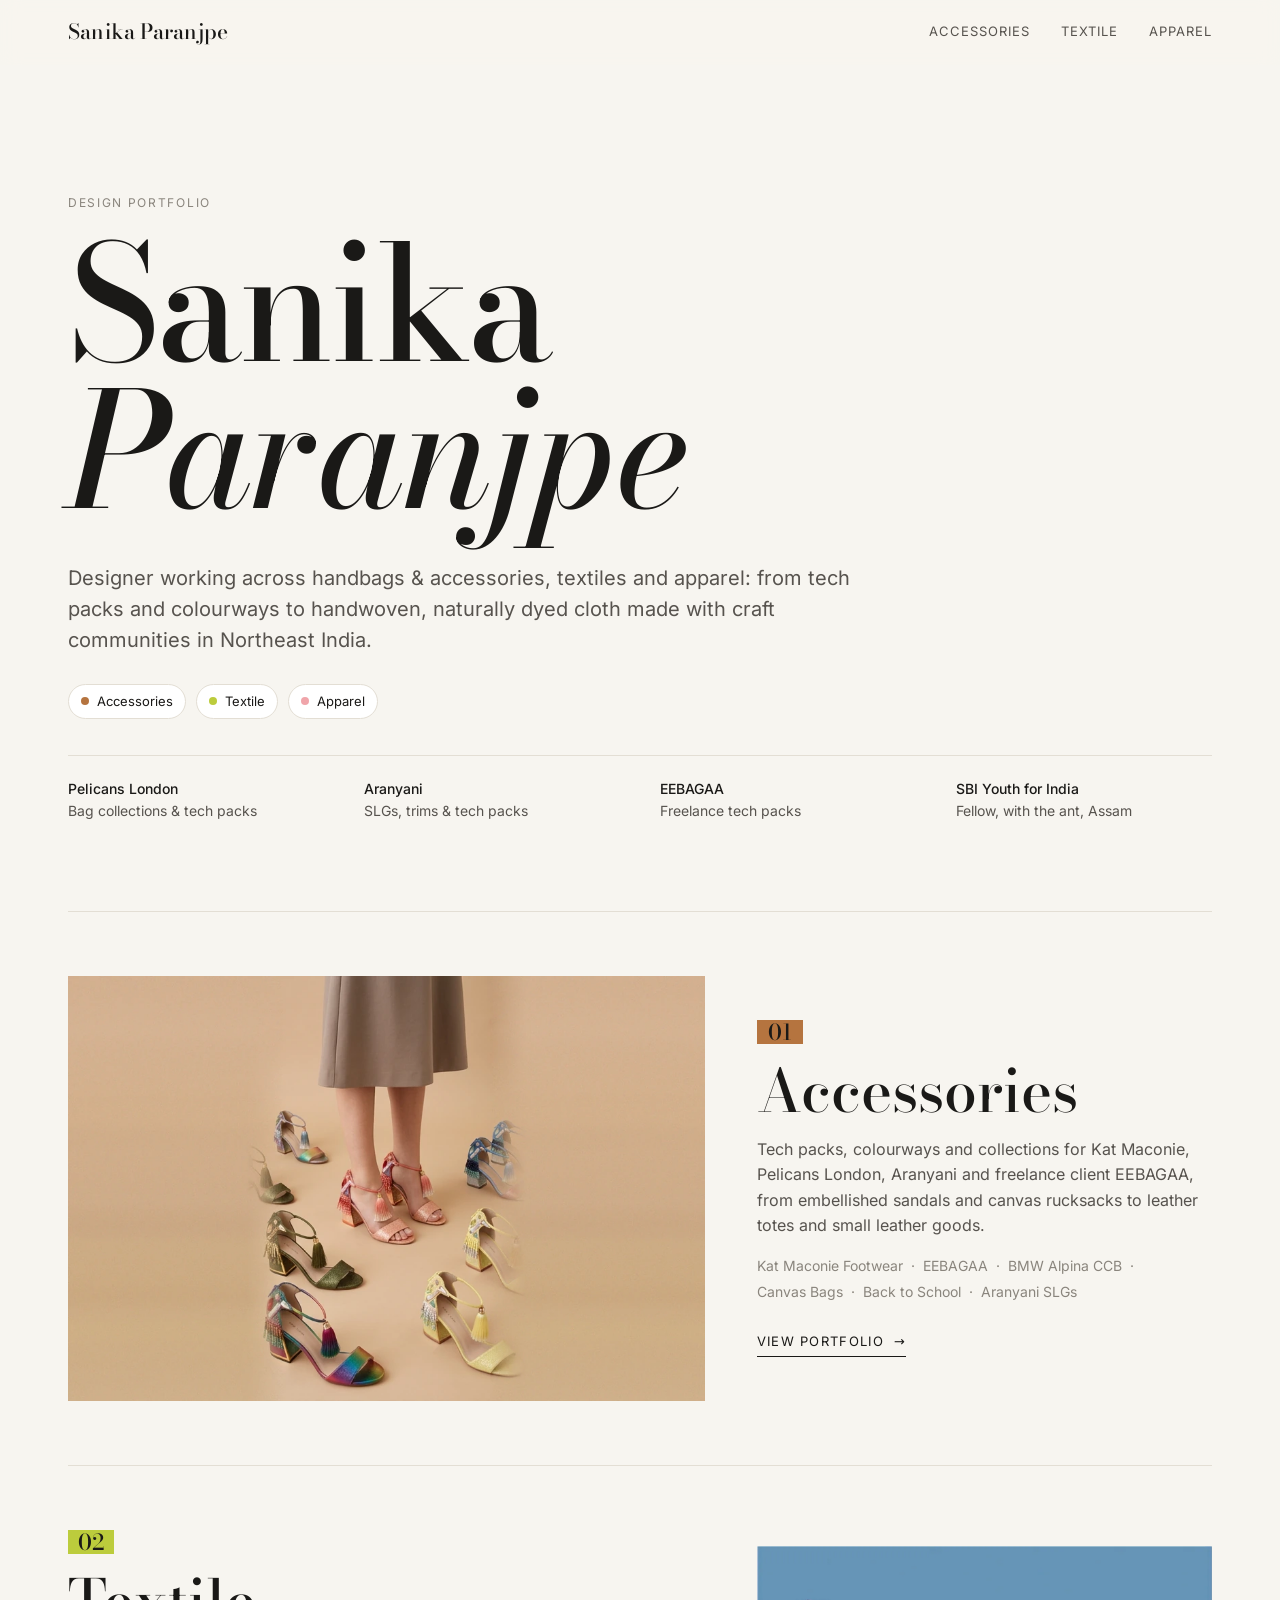
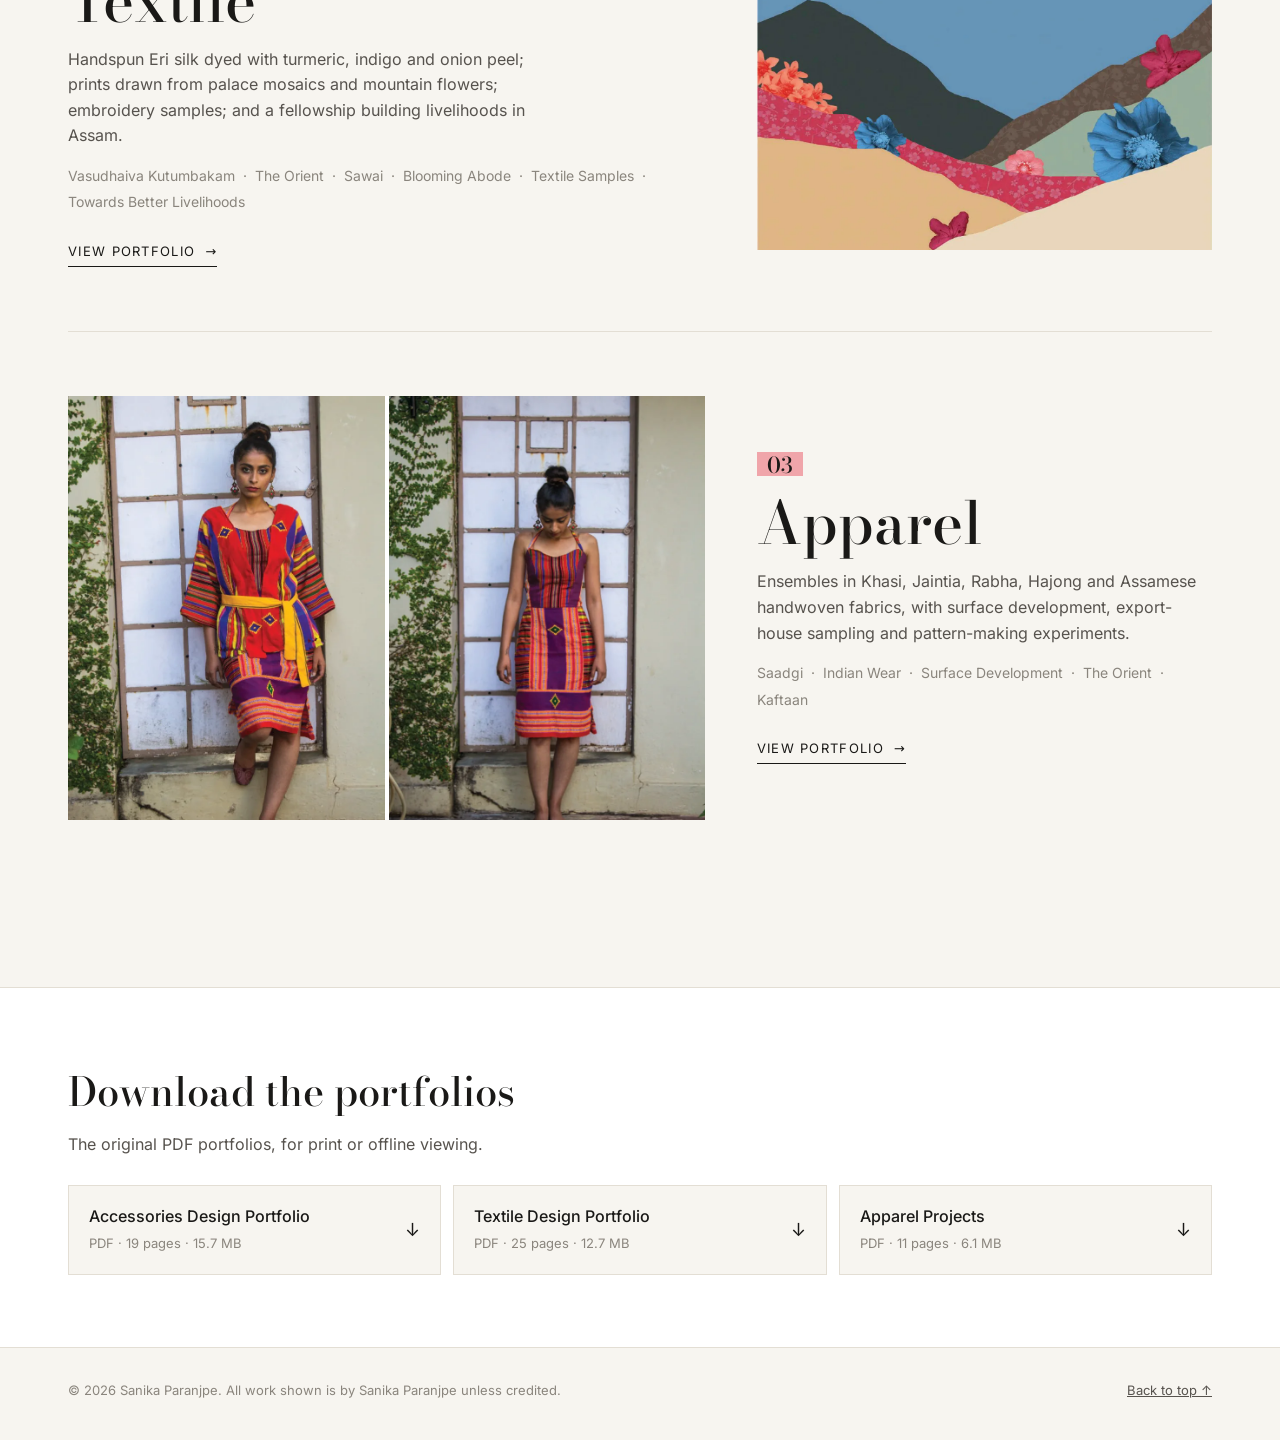
==== commit 5b1032a9: "Use the Kat Maconie sandals photo as the accessories cover Takes the raw 416x624 photo from page 5 (" ====
--- a/index.html
+++ b/index.html
@@ -52,7 +52,7 @@
 
 <section class="chapters wrap" aria-label="Portfolios">
     <a class="chapter" href="accessories.html" style="--tag:var(--accessories)">
-      <div class="chapter-media"><img src="assets/img/covers/cover-accessories.webp" width="1413" height="918" class="contain" alt="KAY sandal for Kat Maconie in the Electric Blue to White colourway" loading="eager" fetchpriority="high"></div>
+      <div class="chapter-media"><img src="assets/img/covers/cover-accessories.webp" width="936" height="624" alt="Kat Maconie embellished block-heel sandals arranged around a model’s feet on a beige backdrop" loading="eager" fetchpriority="high"></div>
       <div>
         <span class="tag chapter-num">01</span>
         <h2>Accessories</h2>
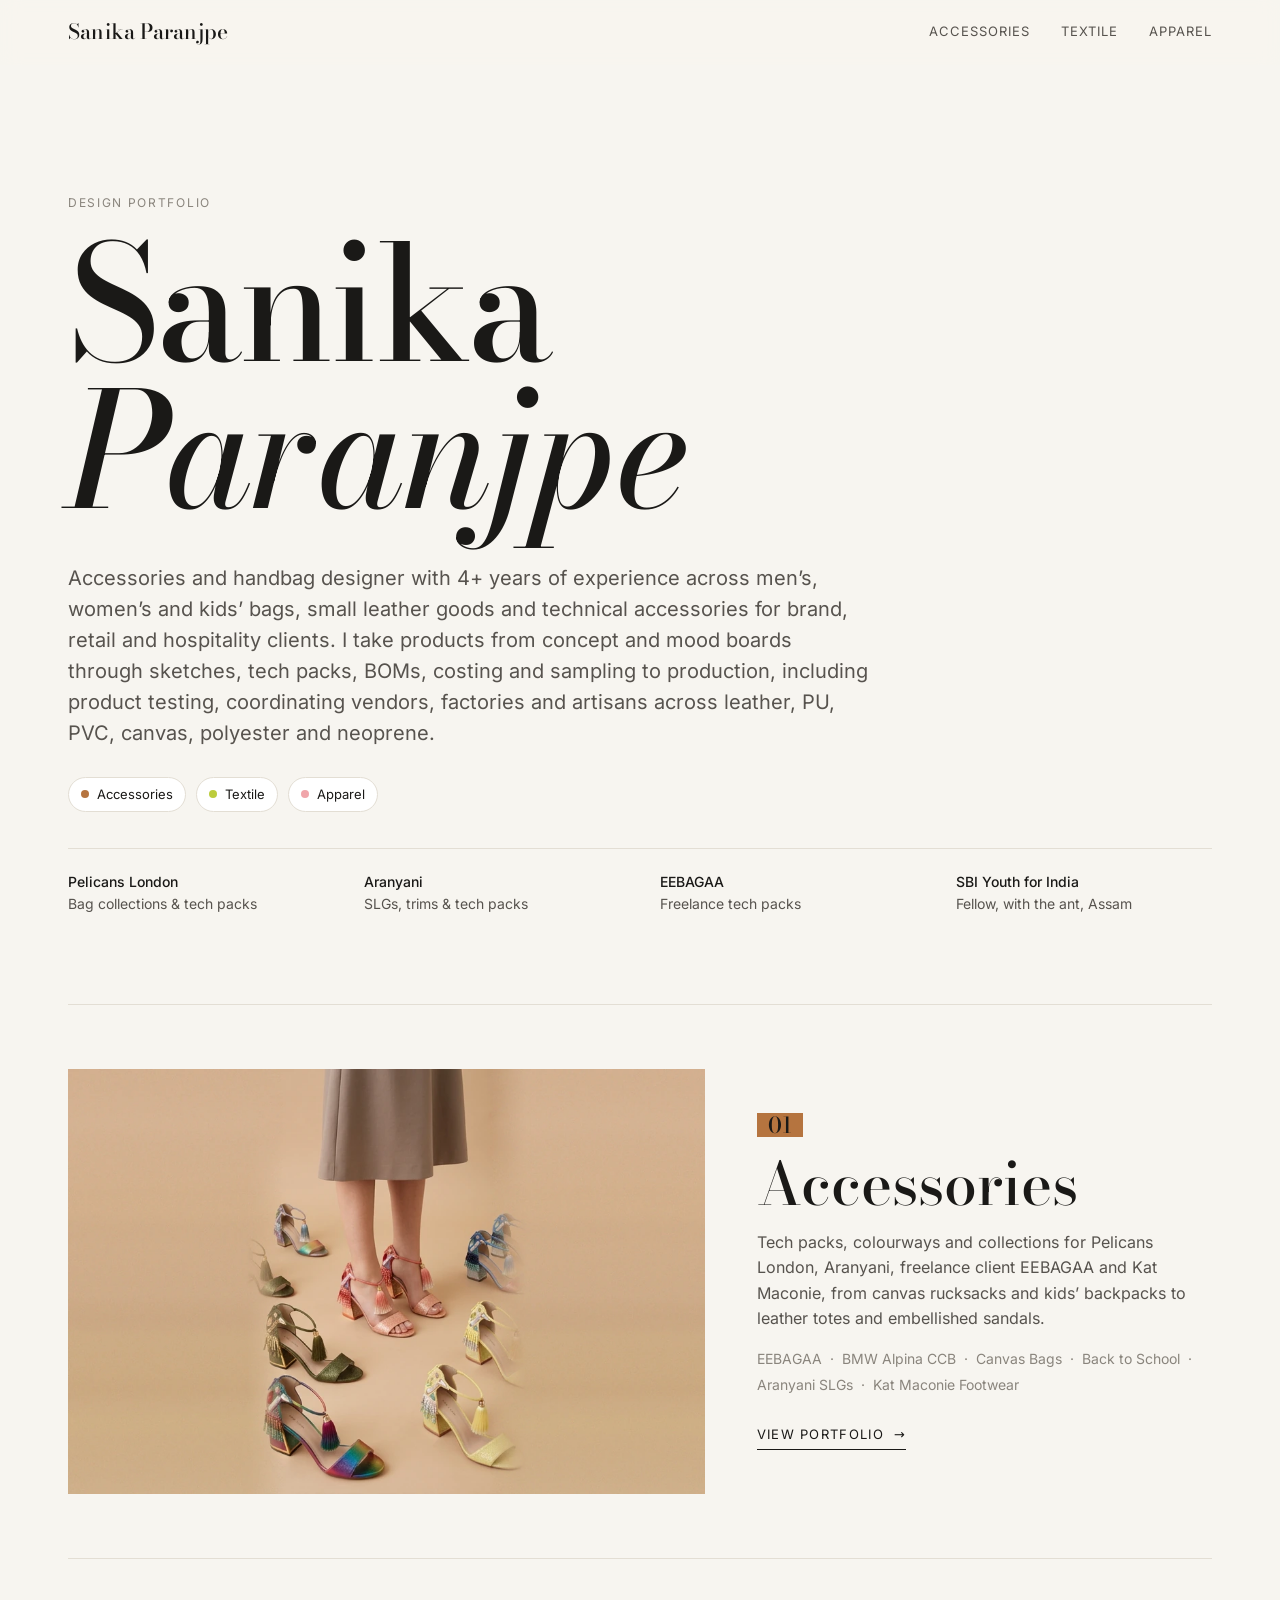
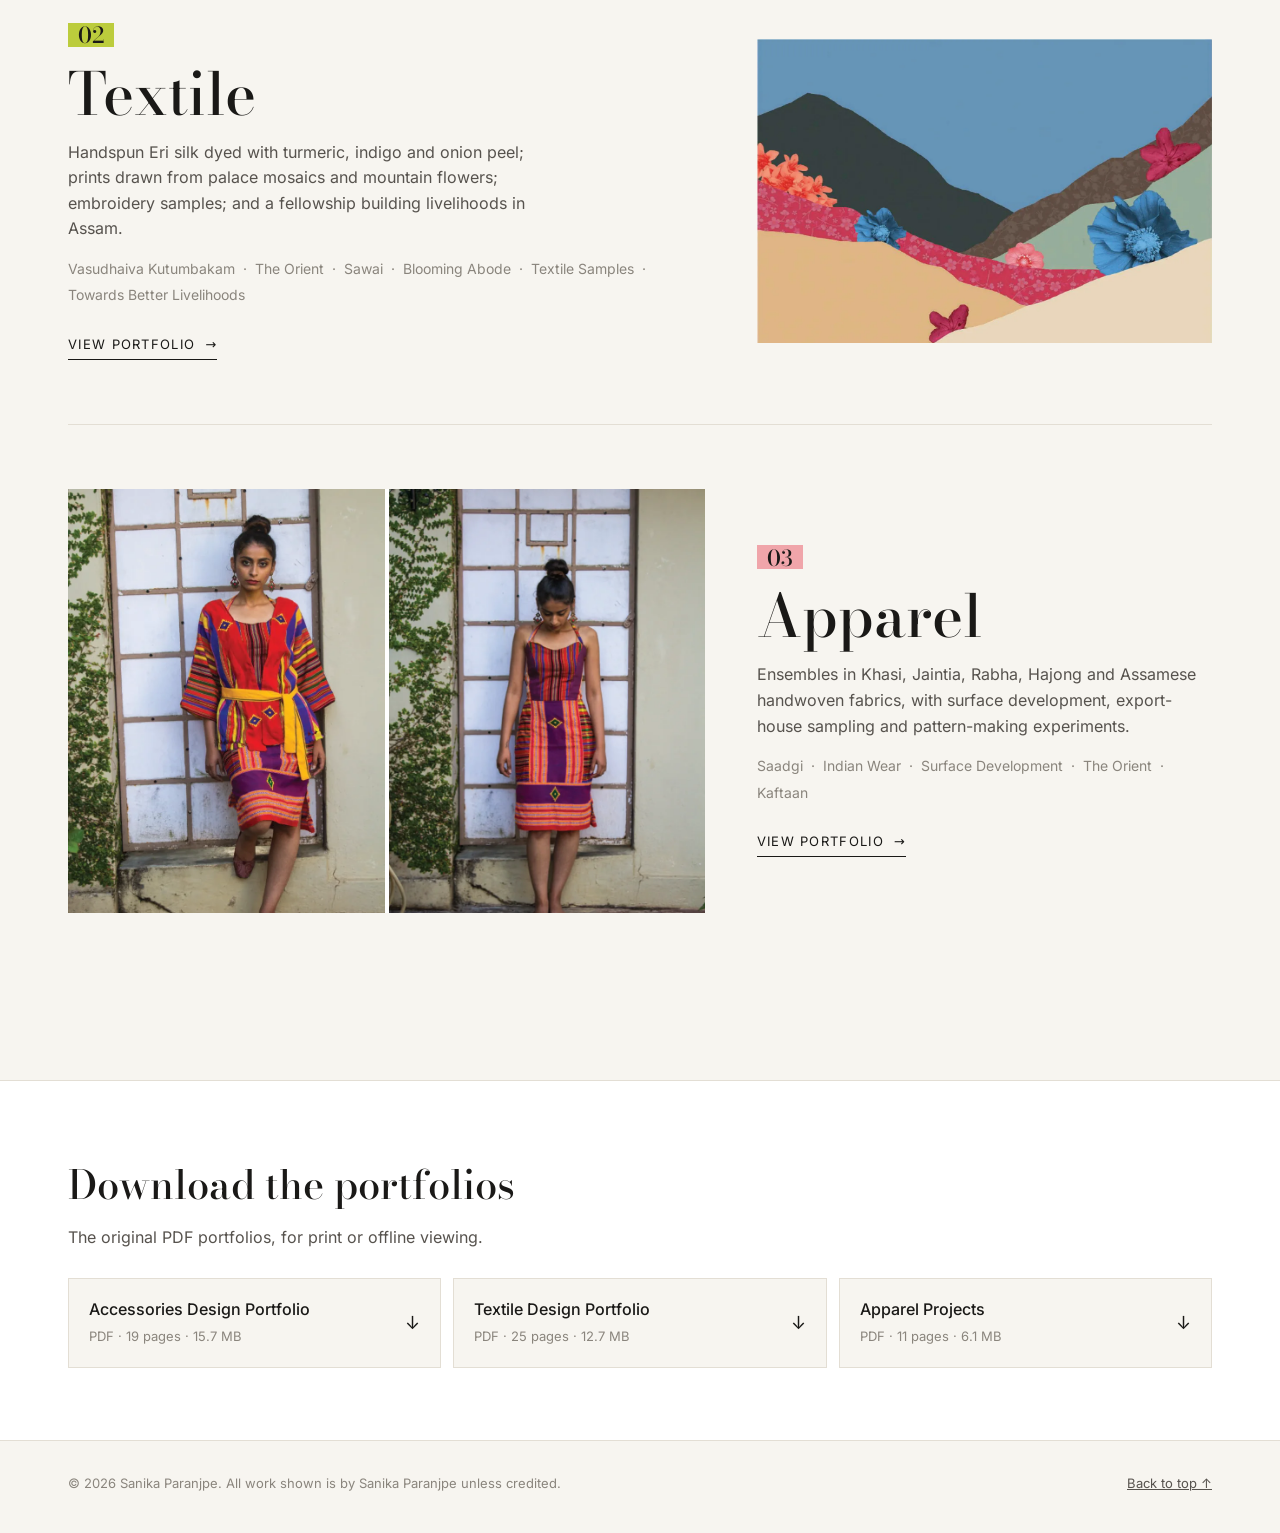
==== commit 3c2a702c: "New hero intro; Kat Maconie footwear project moved last Hero text under the name replaced with Sanik" ====
--- a/index.html
+++ b/index.html
@@ -35,8 +35,11 @@
 <section class="hero wrap">
   <p class="eyebrow">Design Portfolio</p>
   <h1>Sanika<br><em>Paranjpe</em></h1>
-  <p class="lede">Designer working across handbags &amp; accessories, textiles and apparel: from tech packs
-  and colourways to handwoven, naturally dyed cloth made with craft communities in Northeast India.</p>
+  <p class="lede">Accessories and handbag designer with 4+ years of experience across men’s, women’s and kids’
+  bags, small leather goods and technical accessories for brand, retail and hospitality clients. I take products
+  from concept and mood boards through sketches, tech packs, BOMs, costing and sampling to production, including
+  product testing, coordinating vendors, factories and artisans across leather, PU, PVC, canvas, polyester and
+  neoprene.</p>
   <ul class="disciplines">
     <li><i style="background:var(--accessories)"></i>Accessories</li>
     <li><i style="background:var(--textile)"></i>Textile</li>
@@ -56,8 +59,8 @@
       <div>
         <span class="tag chapter-num">01</span>
         <h2>Accessories</h2>
-        <p>Tech packs, colourways and collections for Kat Maconie, Pelicans London, Aranyani and freelance client EEBAGAA, from embellished sandals and canvas rucksacks to leather totes and small leather goods.</p>
-        <ul><li>Kat Maconie Footwear</li><li>EEBAGAA</li><li>BMW Alpina CCB</li><li>Canvas Bags</li><li>Back to School</li><li>Aranyani SLGs</li></ul>
+        <p>Tech packs, colourways and collections for Pelicans London, Aranyani, freelance client EEBAGAA and Kat Maconie, from canvas rucksacks and kids’ backpacks to leather totes and embellished sandals.</p>
+        <ul><li>EEBAGAA</li><li>BMW Alpina CCB</li><li>Canvas Bags</li><li>Back to School</li><li>Aranyani SLGs</li><li>Kat Maconie Footwear</li></ul>
         <span class="more">View portfolio <span>→</span></span>
       </div>
     </a>
